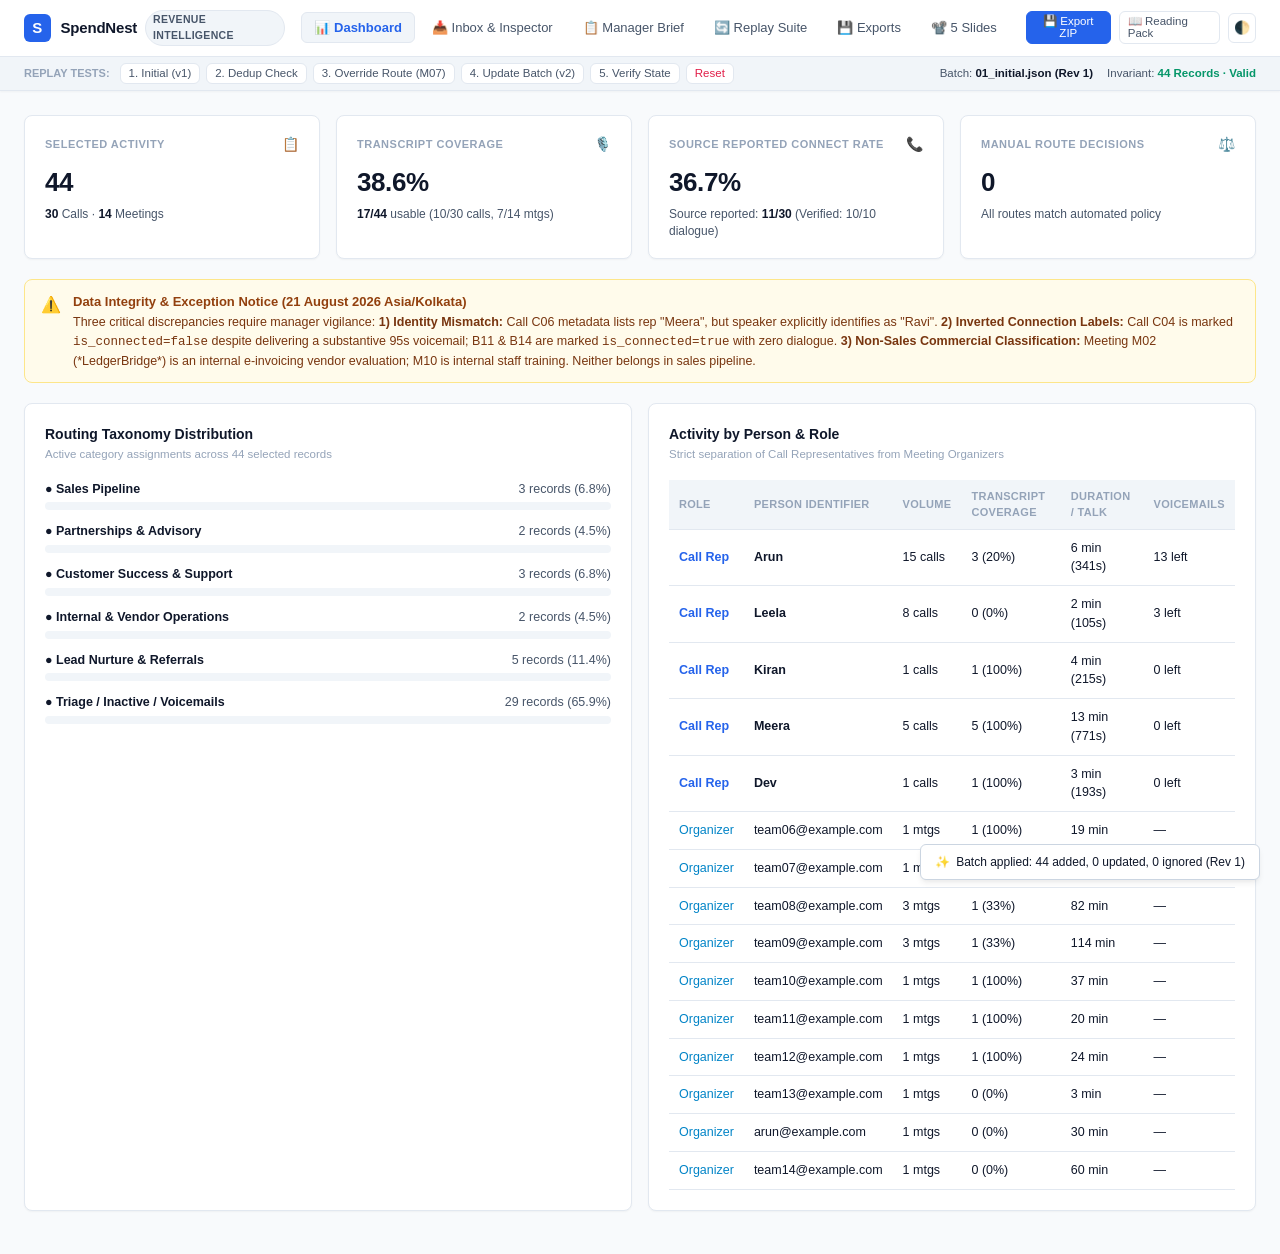
==== index.html @ c02a8d78 "feat: complete SpendNest Revenue Intelligence Inbox with lightweight neat UI, full replay contract, " ====
<!DOCTYPE html>
<html lang="en" data-theme="light">
<head>
  <meta charset="utf-8">
  <meta name="viewport" content="width=device-width, initial-scale=1">
  <title>SpendNest — Revenue Intelligence Inbox</title>
  <meta name="description" content="Lightweight executive workspace transforming fragmented calls, meeting transcripts, and automated notes into actionable revenue intelligence.">
  <link rel="icon" href="data:image/svg+xml,<svg xmlns='http://www.w3.org/2000/svg' viewBox='0 0 100 100'><rect width='100' height='100' rx='20' fill='%232563eb'/><text y='70' x='20' font-size='60' fill='white' font-weight='bold'>S</text></svg>">
  <link rel="stylesheet" href="style.css">
</head>
<body>

  <!-- Top Navigation & Brand Header -->
  <header class="app-header">
    <div class="header-top">
      <div class="brand-section">
        <div class="brand-logo">S</div>
        <div class="brand-title">
          SpendNest
          <span class="brand-tag">Revenue Intelligence</span>
        </div>
      </div>

      <!-- Main Navigation Tabs in Header -->
      <nav class="app-nav">
        <button class="nav-tab active" id="tab-btn-dashboard" data-tab="dashboard" onclick="window.switchTab('dashboard')">
          📊 Dashboard
        </button>
        <button class="nav-tab" id="tab-btn-inbox" data-tab="inbox" onclick="window.switchTab('inbox')">
          📥 Inbox &amp; Inspector
        </button>
        <button class="nav-tab" id="tab-btn-brief" data-tab="brief" onclick="window.switchTab('brief')">
          📋 Manager Brief
        </button>
        <button class="nav-tab" id="tab-btn-replay" data-tab="replay" onclick="window.switchTab('replay')">
          🔄 Replay Suite
        </button>
        <button class="nav-tab" id="tab-btn-export" data-tab="export" onclick="window.switchTab('export')">
          💾 Exports
        </button>
        <button class="nav-tab" id="tab-btn-slides" data-tab="slides" onclick="window.switchTab('slides')">
          📽️ 5 Slides
        </button>
      </nav>

      <div class="header-actions">
        <button class="btn btn-primary btn-sm" onclick="window.downloadExportZip()" title="Download complete organized export bundle">
          💾 Export ZIP
        </button>
        <a href="reader.html" class="btn btn-secondary btn-sm" target="_blank" title="View original candidate assignment reading pack">
          📖 Reading Pack
        </a>
        <button class="btn-icon" onclick="window.toggleTheme()" title="Toggle Dark/Light theme" aria-label="Toggle Theme">
          🌓
        </button>
      </div>
    </div>

    <!-- Contract Replay Interactive Sub-bar -->
    <div class="replay-quickbar">
      <div class="replay-step-btns">
        <span class="replay-step-label">Replay Tests:</span>
        <button class="btn btn-secondary btn-sm" onclick="window.runReplayStep(1)" title="Load 01_initial.json">
          1. Initial (v1)
        </button>
        <button class="btn btn-secondary btn-sm" onclick="window.runReplayStep(2)" title="Repeat import in shuffled order">
          2. Dedup Check
        </button>
        <button class="btn btn-secondary btn-sm" onclick="window.runReplayStep(3)" title="Change M07 route to test judgment preservation">
          3. Override Route (M07)
        </button>
        <button class="btn btn-secondary btn-sm" onclick="window.runReplayStep(4)" title="Apply 02_update.json late transcript">
          4. Update Batch (v2)
        </button>
        <button class="btn btn-secondary btn-sm" onclick="window.runReplayStep(5)" title="Simulate reload to verify persistence">
          5. Verify State
        </button>
        <button class="btn btn-secondary btn-sm" style="color:var(--accent-rose);" onclick="window.runReplayStep(0)" title="Reset to clean start">
          Reset
        </button>
      </div>
      <div class="replay-indicator">
        <span>Batch: <strong id="quickbar-batch">01_initial.json (Rev 1)</strong></span>
        <span>Invariant: <strong style="color:var(--accent-emerald);">44 Records · Valid</strong></span>
      </div>
    </div>
  </header>

  <!-- Main Container -->
  <main class="app-main">

    <!-- TAB 1: EXECUTIVE DASHBOARD -->
    <section id="tab-dashboard" class="tab-pane active">
      <!-- KPI Metric Cards Grid -->
      <div class="kpi-grid">
        <div class="kpi-card">
          <div class="kpi-card-header">
            <span class="kpi-title">Selected Activity</span>
            <div class="kpi-icon">📋</div>
          </div>
          <div class="kpi-value" id="kpi-total-records">44</div>
          <div class="kpi-subtext" id="kpi-total-records-sub"><strong>30</strong> Calls · <strong>14</strong> Meetings</div>
        </div>

        <div class="kpi-card">
          <div class="kpi-card-header">
            <span class="kpi-title">Transcript Coverage</span>
            <div class="kpi-icon">🎙️</div>
          </div>
          <div class="kpi-value" id="kpi-coverage">38.6%</div>
          <div class="kpi-subtext" id="kpi-coverage-sub"><strong>17/44</strong> usable (10/30 calls, 7/14 mtgs)</div>
        </div>

        <div class="kpi-card">
          <div class="kpi-card-header">
            <span class="kpi-title">Source Reported Connect Rate</span>
            <div class="kpi-icon">📞</div>
          </div>
          <div class="kpi-value" id="kpi-connect-rate">36.7%</div>
          <div class="kpi-subtext" id="kpi-connect-rate-sub">Source reported: <strong>11/30</strong> (Verified: 10/10)</div>
        </div>

        <div class="kpi-card">
          <div class="kpi-card-header">
            <span class="kpi-title">Manual Route Decisions</span>
            <div class="kpi-icon">⚖️</div>
          </div>
          <div class="kpi-value" id="kpi-overrides">0</div>
          <div class="kpi-subtext" id="kpi-overrides-sub">All routes match automated policy</div>
        </div>
      </div>

      <!-- Critical Findings Alert Banner -->
      <div class="alert-banner">
        <div class="alert-banner-icon">⚠️</div>
        <div class="alert-banner-content">
          <h4>Data Integrity &amp; Exception Notice (21 August 2026 Asia/Kolkata)</h4>
          <p>
            Three critical discrepancies require manager vigilance:
            <strong>1) Identity Mismatch:</strong> Call C06 metadata lists rep "Meera", but speaker explicitly identifies as "Ravi".
            <strong>2) Inverted Connection Labels:</strong> Call C04 is marked <code>is_connected=false</code> despite delivering a substantive 95s voicemail; B11 &amp; B14 are marked <code>is_connected=true</code> with zero dialogue.
            <strong>3) Non-Sales Commercial Classification:</strong> Meeting M02 (*LedgerBridge*) is an internal e-invoicing vendor evaluation; M10 is internal staff training. Neither belongs in sales pipeline.
          </p>
        </div>
      </div>

      <!-- Charts & Comparative Matrix Grid -->
      <div class="charts-grid">
        <!-- Route Distribution -->
        <div class="card">
          <div class="card-header">
            <div>
              <h3>Routing Taxonomy Distribution</h3>
              <div class="card-subtitle">Active category assignments across 44 selected records</div>
            </div>
          </div>
          <div id="route-breakdown-bars"></div>
        </div>

        <!-- Activity by Rep vs Organizer -->
        <div class="card">
          <div class="card-header">
            <div>
              <h3>Activity by Person &amp; Role</h3>
              <div class="card-subtitle">Strict separation of Call Representatives from Meeting Organizers</div>
            </div>
          </div>
          <div style="overflow-x:auto;">
            <table class="data-table">
              <thead>
                <tr>
                  <th>Role</th>
                  <th>Person Identifier</th>
                  <th>Volume</th>
                  <th>Transcript Coverage</th>
                  <th>Duration / Talk</th>
                  <th>Voicemails</th>
                </tr>
              </thead>
              <tbody id="matrix-table-body"></tbody>
            </table>
          </div>
        </div>
      </div>
    </section>

    <!-- TAB 2: INBOX & DEEP INSPECTOR -->
    <section id="tab-inbox" class="tab-pane">
      <div class="inbox-container">
        <!-- Left: Master Record List -->
        <div class="inbox-master">
          <div class="inbox-controls">
            <div class="search-box">
              <span class="search-icon">🔍</span>
              <input type="text" id="inbox-search" class="search-input" placeholder="Search by ref, title, rep, quote, turn...">
            </div>
            <div class="filter-row">
              <select id="filter-route" class="filter-select">
                <option value="all">All Routes (6 Categories)</option>
                <option value="sales_pipeline">Sales Pipeline</option>
                <option value="partnerships_advisory">Partnerships &amp; Advisory</option>
                <option value="customer_success">Customer Success</option>
                <option value="internal_vendor">Internal &amp; Vendor Ops</option>
                <option value="lead_nurture">Lead Nurture</option>
                <option value="triage_inactive">Triage / Inactive</option>
              </select>

              <select id="filter-type" class="filter-select">
                <option value="all">All Types</option>
                <option value="call">Calls Only (30)</option>
                <option value="meeting">Meetings Only (14)</option>
              </select>
            </div>
            <div class="filter-row" style="margin-top:8px;">
              <select id="filter-person" class="filter-select"></select>
              <select id="filter-review" class="filter-select">
                <option value="all">All States</option>
                <option value="action_needed">Action Needed</option>
                <option value="reviewed">Reviewed</option>
                <option value="unusable">Silent / Unusable</option>
              </select>
            </div>
            <div style="display:flex; justify-content:space-between; align-items:center; margin-top:10px; font-size:11.5px; color:var(--text-dim);">
              <span>Showing: <strong id="inbox-filtered-count">44 of 44</strong></span>
              <span>Sorted by Logical Reference</span>
            </div>
          </div>

          <ul id="inbox-record-list" class="inbox-list"></ul>
        </div>

        <!-- Right: Detail Inspector -->
        <div class="inbox-detail">
          <div class="detail-header">
            <div class="detail-title-row">
              <div>
                <h2 id="detail-title" class="detail-title">Select an interaction</h2>
                <div style="margin-top:6px; display:flex; gap:8px; align-items:center;">
                  <span id="detail-route-badge" class="route-badge route-sales_pipeline">Sales Pipeline</span>
                  <span class="tag-pill" id="detail-freshness-pill">Current Revision</span>
                </div>
              </div>
              <div class="detail-actions">
                <select id="route-override-select" class="filter-select" onchange="window.handleRouteOverride(this.value)">
                  <option value="sales_pipeline">Sales Pipeline</option>
                  <option value="partnerships_advisory">Partnerships &amp; Advisory</option>
                  <option value="customer_success">Customer Success</option>
                  <option value="internal_vendor">Internal &amp; Vendor Ops</option>
                  <option value="lead_nurture">Lead Nurture</option>
                  <option value="triage_inactive">Triage / Inactive</option>
                </select>
                <button id="reset-route-btn" class="btn btn-secondary btn-sm" onclick="window.resetRouteOverride()" style="display:none;" title="Reset route to automated suggestion">
                  ↺ Reset
                </button>
              </div>
            </div>

            <div class="detail-meta-grid">
              <div class="meta-field">
                <strong>Record Ref</strong>
                <span id="meta-ref">—</span>
              </div>
              <div class="meta-field">
                <strong>Source &amp; Rev</strong>
                <span id="meta-type">—</span>
              </div>
              <div class="meta-field">
                <strong>Rep / Organizer</strong>
                <span id="meta-rep">—</span>
              </div>
              <div class="meta-field">
                <strong>Time (Kolkata)</strong>
                <span id="meta-time">—</span>
              </div>
              <div class="meta-field">
                <strong>Duration</strong>
                <span id="meta-duration">—</span>
              </div>
              <div class="meta-field">
                <strong>Upstream Status</strong>
                <span id="meta-connected">—</span>
              </div>
            </div>
          </div>

          <!-- Detail Navigation Sub-tabs -->
          <div class="detail-nav">
            <div class="detail-tab active" data-detail-tab="analysis" onclick="window.switchDetailTab('analysis')">
              🧠 Intelligence &amp; Analysis
            </div>
            <div class="detail-tab" data-detail-tab="transcript" onclick="window.switchDetailTab('transcript')">
              📜 Full Transcript
            </div>
            <div class="detail-tab" data-detail-tab="raw" onclick="window.switchDetailTab('raw')">
              ⚙️ Raw Source Payload
            </div>
          </div>

          <!-- Detail Body Panes -->
          <div class="detail-body">
            <div id="detail-tab-analysis" class="detail-pane" style="display:block;"></div>
            <div id="detail-tab-transcript" class="detail-pane" style="display:none;"></div>
            <div id="detail-tab-raw" class="detail-pane" style="display:none;"></div>
          </div>
        </div>
      </div>
    </section>

    <!-- TAB 3: MANAGER DAILY BRIEF -->
    <section id="tab-brief" class="tab-pane">
      <div class="brief-container" id="brief-content"></div>
    </section>

    <!-- TAB 4: REPLAY SUITE & AUDIT -->
    <section id="tab-replay" class="tab-pane">
      <div style="max-width:1100px; margin:0 auto;">
        <div class="card" style="margin-bottom:24px;">
          <div class="card-header">
            <div>
              <h3>Data Contract Replay Verification Bench</h3>
              <div class="card-subtitle">Formal behavioral verification of import, deduplication, revision ordering, and judgment preservation rules</div>
            </div>
            <button class="btn btn-secondary btn-sm" onclick="window.runReplayStep(0)">
              Clean Reset Slate
            </button>
          </div>

          <p style="font-size:13.5px; color:var(--text-muted); margin-bottom:18px;">
            The table below verifies the invariants defined in <code>DATA_CONTRACT.md</code> across delivery batches:
          </p>

          <table class="data-table">
            <thead>
              <tr>
                <th>Test Invariant</th>
                <th>Contract Specification</th>
                <th>Observed Application State</th>
                <th>Verification</th>
              </tr>
            </thead>
            <tbody id="audit-table-body"></tbody>
          </table>
        </div>

        <div class="card">
          <div class="card-header">
            <h3>Interactive Replay Step Walkthrough</h3>
          </div>
          <div style="display:grid; grid-template-columns:repeat(auto-fit, minmax(200px, 1fr)); gap:12px;">
            <div style="padding:14px; background:var(--bg-surface); border-radius:var(--radius-sm); border:1px solid var(--border-subtle);">
              <strong style="color:var(--accent-primary);">Step 1: Initial Import</strong>
              <p style="font-size:12px; color:var(--text-muted); margin:6px 0 10px;">Loads <code>01_initial.json</code>. Yields exactly 44 records and 17 usable transcripts.</p>
              <button class="btn btn-primary btn-sm" onclick="window.runReplayStep(1)" style="width:100%;">Execute Step 1</button>
            </div>

            <div style="padding:14px; background:var(--bg-surface); border-radius:var(--radius-sm); border:1px solid var(--border-subtle);">
              <strong style="color:var(--accent-cyan);">Step 2: Re-import Batch</strong>
              <p style="font-size:12px; color:var(--text-muted); margin:6px 0 10px;">Re-imports the initial batch with shuffled record ordering. Validates 0 duplicates.</p>
              <button class="btn btn-primary btn-sm" onclick="window.runReplayStep(2)" style="width:100%;">Execute Step 2</button>
            </div>

            <div style="padding:14px; background:var(--bg-surface); border-radius:var(--radius-sm); border:1px solid var(--border-subtle);">
              <strong style="color:var(--accent-purple);">Step 3: Route Override</strong>
              <p style="font-size:12px; color:var(--text-muted); margin:6px 0 10px;">Manager overrides M07's route to Customer Success. Saves decision in state.</p>
              <button class="btn btn-primary btn-sm" onclick="window.runReplayStep(3)" style="width:100%;">Execute Step 3</button>
            </div>

            <div style="padding:14px; background:var(--bg-surface); border-radius:var(--radius-sm); border:1px solid var(--border-subtle);">
              <strong style="color:var(--accent-amber);">Step 4: Update Batch</strong>
              <p style="font-size:12px; color:var(--text-muted); margin:6px 0 10px;">Imports <code>02_update.json</code> (Rev 2). M07 receives 27 turns. Total usable: 18.</p>
              <button class="btn btn-primary btn-sm" onclick="window.runReplayStep(4)" style="width:100%;">Execute Step 4</button>
            </div>

            <div style="padding:14px; background:var(--bg-surface); border-radius:var(--radius-sm); border:1px solid var(--border-subtle);">
              <strong style="color:var(--accent-emerald);">Step 5: Verify State</strong>
              <p style="font-size:12px; color:var(--text-muted); margin:6px 0 10px;">Simulates page refresh/restart. M07 manual route remains preserved!</p>
              <button class="btn btn-primary btn-sm" onclick="window.runReplayStep(5)" style="width:100%;">Execute Step 5</button>
            </div>
          </div>
        </div>
      </div>
    </section>

    <!-- TAB 5: EXPORT MANIFEST & FILES -->
    <section id="tab-export" class="tab-pane">
      <div style="max-width:1100px; margin:0 auto;">
        <div class="card" style="margin-bottom:24px;">
          <div class="card-header">
            <div>
              <h3>Generated Output Files &amp; Export Archive</h3>
              <div class="card-subtitle">Deterministic, structured outputs with machine-readable manifests</div>
            </div>
            <button class="btn btn-primary" onclick="window.downloadExportZip()">
              💾 Download Complete Export ZIP
            </button>
          </div>

          <div style="display:grid; grid-template-columns:1fr 1fr; gap:20px;">
            <div>
              <h4 style="font-size:13px; text-transform:uppercase; color:var(--accent-cyan); margin-bottom:8px;">Folder &amp; File Hierarchy</h4>
              <pre class="code-block" style="height:320px;">
exports/
├── manifest.json
├── manifest.csv
├── manager_brief_2026-08-21.md
├── sales_pipeline/
│   ├── C03_developer_api_&_webhook_follow_up.md
│   ├── M03_asterloom_systems_corporate_cards_&.md
│   └── M06_mapletrail_services_branch_expense_.md
├── partnerships_advisory/
│   ├── C07_willowbank_advisory_channel_partner.md
│   └── M01_harborpath_advisory___spendnest_dis.md
├── customer_success/
│   ├── M04_cedarwave_distribution_card_migrati.md
│   ├── M07_willowfield_trust_bug_triage_(late_.md
│   └── M09_brookmint_holdings_account_setup_&_.md
├── internal_vendor/
│   ├── M02_ledgerbridge___spendnest_technical_.md
│   └── M10_internal_billing_workflow_&_unfreez.md
├── lead_nurture/
│   ├── C04_lanternpath_media_voicemail.md
│   ├── C05_multi_store_retail_pitch_(storeharb.md
│   ├── C08_people_ops_referral_outreach.md
│   ├── C09_130_location_retail_referral_to_bus.md
│   └── C10_manufacturing_lead___ex_meadowbrick.md
└── triage_inactive/
    ├── C01_harborlight_advisory_outreach.md
    ├── C02_fernhaven_group_reception_transfer.md
    ├── C06_120+_store_retail_outreach_(identit.md
    ├── background_calls_B01_B20.md
    └── silent_cancelled_meetings_M05_M08_M11_M12_M13_M14.md
              </pre>
            </div>

            <div>
              <h4 style="font-size:13px; text-transform:uppercase; color:var(--accent-cyan); margin-bottom:8px;">Manifest Preview (JSON &amp; CSV)</h4>
              <div style="font-size:12px; color:var(--text-muted); margin-bottom:8px;">
                Identifies <code>(source_type, source_id)</code>, applied revision, routes, relative file paths, and override status:
              </div>
              <pre class="code-block" style="height:320px;">
{
  "manifest_version": "1.0",
  "total_records": 44,
  "records": [
    {
      "record_ref": "M03",
      "source_type": "meeting",
      "source_id": "47a3e74a-d68a-5e26-bb42-b91c0e35fbb9",
      "applied_revision": 1,
      "route": "sales_pipeline",
      "output_path": "sales_pipeline/M03_asterloom_systems_corporate_cards_&.md",
      "processing_state": "complete",
      "manual_override": false,
      "has_usable_transcript": true
    },
    {
      "record_ref": "M07",
      "source_type": "meeting",
      "source_id": "4f304fff-fd40-5cfc-a366-0a134c445c2a",
      "applied_revision": 2,
      "route": "customer_success",
      "output_path": "customer_success/M07_willowfield_trust_bug_triage_(late_.md",
      "processing_state": "complete",
      "manual_override": false,
      "has_usable_transcript": true
    }
    // ... 44 total manifest records
  ]
}
              </pre>
            </div>
          </div>
        </div>
      </div>
    </section>

    <!-- TAB 6: 5 PRESENTATION SLIDES -->
    <section id="tab-slides" class="tab-pane">
      <div class="slides-wrapper">
        <div class="slide-viewport">
          <div>
            <span class="slide-number-pill" id="slide-number">Slide 1 of 5</span>
            <h2 class="slide-heading" id="slide-title">Loading Slide...</h2>
            <div class="slide-subheading" id="slide-subtitle">Subheading</div>
            <ul class="slide-bullet-list" id="slide-bullets"></ul>
          </div>

          <div class="slide-controls">
            <button class="btn btn-secondary btn-sm" onclick="window.navigateSlide(-1)">
              ← Previous Slide
            </button>
            <div class="slide-dots" id="slide-dots"></div>
            <button class="btn btn-primary btn-sm" onclick="window.navigateSlide(1)">
              Next Slide →
            </button>
          </div>
        </div>
        <div style="margin-top:14px; text-align:center; font-size:12px; color:var(--text-dim);">
          Tip: You can also use Left/Right Arrow keys on your keyboard to navigate slides.
        </div>
      </div>
    </section>

  </main>

  <!-- Toast Notification Container -->
  <div id="toast-container" class="toast-container"></div>

  <!-- Scripts -->
  <script src="data.js"></script>
  <script src="app.js"></script>
</body>
</html>
---- style.css ----
/* ==========================================================================
   SpendNest Revenue Intelligence Inbox - Lightweight Neat Modern Design System
   Pristine Light Theme Default (Linear/Notion/Stripe Aesthetic)
   ========================================================================== */

:root {
  --font-sans: -apple-system, BlinkMacSystemFont, "Segoe UI", Roboto, "Inter", Helvetica, Arial, sans-serif;
  --font-mono: ui-monospace, SFMono-Regular, "SF Mono", Menlo, Consolas, "Liberation Mono", monospace;

  /* Crisp Light Theme (Default) */
  --bg-primary: #f8fafc;
  --bg-secondary: #ffffff;
  --bg-surface: #f1f5f9;
  --bg-surface-hover: #e2e8f0;
  --bg-card: #ffffff;

  --border-subtle: #e2e8f0;
  --border-medium: #cbd5e1;
  --border-strong: #94a3b8;

  --text-main: #0f172a;
  --text-muted: #475569;
  --text-dim: #94a3b8;

  --accent-primary: #2563eb;
  --accent-primary-hover: #1d4ed8;
  --accent-primary-light: #eff6ff;

  --accent-cyan: #0284c7;
  --accent-emerald: #059669;
  --accent-amber: #d97706;
  --accent-rose: #e11d48;
  --accent-purple: #7c3aed;

  /* Route Badges (Subtle, Clean Pastels) */
  --route-sales-text: #047857;
  --route-sales-bg: #ecfdf5;
  --route-sales-border: #a7f3d0;

  --route-partner-text: #6d28d9;
  --route-partner-bg: #f5f3ff;
  --route-partner-border: #ddd6fe;

  --route-cs-text: #0369a1;
  --route-cs-bg: #f0f9ff;
  --route-cs-border: #bae6fd;

  --route-vendor-text: #b45309;
  --route-vendor-bg: #fffbeb;
  --route-vendor-border: #fde68a;

  --route-lead-text: #1d4ed8;
  --route-lead-bg: #eff6ff;
  --route-lead-border: #bfdbfe;

  --route-triage-text: #4b5563;
  --route-triage-bg: #f3f4f6;
  --route-triage-border: #e5e7eb;

  --shadow-xs: 0 1px 2px 0 rgba(0, 0, 0, 0.04);
  --shadow-sm: 0 1px 3px 0 rgba(0, 0, 0, 0.06), 0 1px 2px 0 rgba(0, 0, 0, 0.04);
  --shadow-md: 0 4px 6px -1px rgba(0, 0, 0, 0.07), 0 2px 4px -1px rgba(0, 0, 0, 0.04);
  --shadow-lg: 0 10px 15px -3px rgba(0, 0, 0, 0.08), 0 4px 6px -2px rgba(0, 0, 0, 0.03);

  --radius-xs: 4px;
  --radius-sm: 6px;
  --radius-md: 8px;
  --radius-lg: 12px;
  --radius-full: 9999px;
  --transition: all 0.15s ease-in-out;
}

/* Polished Minimal Dark Theme */
[data-theme="dark"] {
  --bg-primary: #090d16;
  --bg-secondary: #0f172a;
  --bg-surface: #1e293b;
  --bg-surface-hover: #334155;
  --bg-card: #0f172a;

  --border-subtle: #1e293b;
  --border-medium: #334155;
  --border-strong: #475569;

  --text-main: #f8fafc;
  --text-muted: #94a3b8;
  --text-dim: #64748b;

  --accent-primary: #3b82f6;
  --accent-primary-hover: #60a5fa;
  --accent-primary-light: rgba(59, 130, 246, 0.15);

  --route-sales-text: #34d399;
  --route-sales-bg: rgba(16, 185, 129, 0.12);
  --route-sales-border: rgba(16, 185, 129, 0.25);

  --route-partner-text: #a78bfa;
  --route-partner-bg: rgba(139, 92, 246, 0.12);
  --route-partner-border: rgba(139, 92, 246, 0.25);

  --route-cs-text: #38bdf8;
  --route-cs-bg: rgba(6, 182, 212, 0.12);
  --route-cs-border: rgba(6, 182, 212, 0.25);

  --route-vendor-text: #fbbf24;
  --route-vendor-bg: rgba(245, 158, 11, 0.12);
  --route-vendor-border: rgba(245, 158, 11, 0.25);

  --route-lead-text: #60a5fa;
  --route-lead-bg: rgba(59, 130, 246, 0.12);
  --route-lead-border: rgba(59, 130, 246, 0.25);

  --route-triage-text: #9ca3af;
  --route-triage-bg: rgba(107, 114, 128, 0.12);
  --route-triage-border: rgba(107, 114, 128, 0.25);

  --shadow-xs: 0 1px 2px 0 rgba(0, 0, 0, 0.3);
  --shadow-sm: 0 1px 3px 0 rgba(0, 0, 0, 0.4);
  --shadow-md: 0 4px 6px -1px rgba(0, 0, 0, 0.5);
}

/* Base Styles */
*, *::before, *::after {
  box-sizing: border-box;
  margin: 0;
  padding: 0;
}

body {
  font-family: var(--font-sans);
  background-color: var(--bg-primary);
  color: var(--text-main);
  line-height: 1.5;
  min-height: 100vh;
  display: flex;
  flex-direction: column;
  -webkit-font-smoothing: antialiased;
}

/* Header & Navigation Bar (Single Sleek Navigation Architecture) */
.app-header {
  background: var(--bg-secondary);
  border-bottom: 1px solid var(--border-subtle);
  position: sticky;
  top: 0;
  z-index: 100;
  box-shadow: var(--shadow-xs);
}

.header-top {
  padding: 10px 24px;
  display: flex;
  align-items: center;
  justify-content: space-between;
  gap: 16px;
}

.brand-section {
  display: flex;
  align-items: center;
  gap: 10px;
}

.brand-logo {
  width: 28px;
  height: 28px;
  background: var(--accent-primary);
  border-radius: var(--radius-sm);
  display: flex;
  align-items: center;
  justify-content: center;
  color: #ffffff;
  font-weight: 700;
  font-size: 15px;
}

.brand-title {
  font-size: 15px;
  font-weight: 700;
  letter-spacing: -0.2px;
  color: var(--text-main);
  display: flex;
  align-items: center;
  gap: 8px;
}

.brand-tag {
  font-size: 10.5px;
  background: var(--bg-surface);
  color: var(--text-muted);
  border: 1px solid var(--border-subtle);
  padding: 1px 7px;
  border-radius: var(--radius-full);
  font-weight: 600;
  letter-spacing: 0.3px;
  text-transform: uppercase;
}

/* Center Tabs */
.app-nav {
  display: flex;
  gap: 4px;
}

.nav-tab {
  padding: 7px 12px;
  color: var(--text-muted);
  font-size: 13px;
  font-weight: 500;
  border: 1px solid transparent;
  background: none;
  border-radius: var(--radius-sm);
  cursor: pointer;
  transition: var(--transition);
  display: inline-flex;
  align-items: center;
  gap: 6px;
  white-space: nowrap;
  font-family: inherit;
}

.nav-tab:hover {
  background: var(--bg-surface);
  color: var(--text-main);
}

.nav-tab.active {
  background: var(--bg-surface);
  color: var(--accent-primary);
  font-weight: 600;
  border-color: var(--border-subtle);
}

.header-actions {
  display: flex;
  align-items: center;
  gap: 8px;
}

/* Secondary Slim Action / Replay Bar */
.replay-quickbar {
  background: var(--bg-surface);
  border-top: 1px solid var(--border-subtle);
  padding: 6px 24px;
  display: flex;
  align-items: center;
  justify-content: space-between;
  font-size: 12px;
}

.replay-step-btns {
  display: flex;
  align-items: center;
  gap: 6px;
  flex-wrap: wrap;
}

.replay-step-label {
  font-size: 11px;
  font-weight: 600;
  color: var(--text-dim);
  text-transform: uppercase;
  margin-right: 4px;
}

.replay-indicator {
  display: flex;
  align-items: center;
  gap: 14px;
  color: var(--text-muted);
  font-size: 11.5px;
}

.replay-indicator strong {
  color: var(--text-main);
}

/* Clean Buttons */
.btn {
  display: inline-flex;
  align-items: center;
  gap: 5px;
  padding: 6px 12px;
  font-size: 12.5px;
  font-weight: 500;
  border-radius: var(--radius-sm);
  cursor: pointer;
  transition: var(--transition);
  border: 1px solid transparent;
  text-decoration: none;
  font-family: inherit;
  line-height: 1;
}

.btn-primary {
  background: var(--accent-primary);
  color: #ffffff;
  border-color: var(--accent-primary);
}

.btn-primary:hover {
  background: var(--accent-primary-hover);
  border-color: var(--accent-primary-hover);
}

.btn-secondary {
  background: var(--bg-secondary);
  color: var(--text-muted);
  border-color: var(--border-subtle);
}

.btn-secondary:hover {
  background: var(--bg-surface-hover);
  color: var(--text-main);
  border-color: var(--border-medium);
}

.btn-sm {
  padding: 4px 8px;
  font-size: 11.5px;
}

.btn-icon {
  width: 30px;
  height: 30px;
  padding: 0;
  display: inline-flex;
  align-items: center;
  justify-content: center;
  border-radius: var(--radius-sm);
  background: var(--bg-secondary);
  color: var(--text-muted);
  border: 1px solid var(--border-subtle);
  cursor: pointer;
  font-size: 13px;
}

.btn-icon:hover {
  background: var(--bg-surface);
  color: var(--text-main);
  border-color: var(--border-medium);
}

/* Main Content Canvas */
.app-main {
  flex: 1;
  padding: 24px;
  max-width: 1440px;
  width: 100%;
  margin: 0 auto;
}

.tab-pane {
  display: none;
}

.tab-pane.active {
  display: block;
}

/* KPI Cards */
.kpi-grid {
  display: grid;
  grid-template-columns: repeat(auto-fit, minmax(230px, 1fr));
  gap: 16px;
  margin-bottom: 20px;
}

.kpi-card {
  background: var(--bg-card);
  border: 1px solid var(--border-subtle);
  border-radius: var(--radius-md);
  padding: 18px 20px;
  box-shadow: var(--shadow-xs);
  transition: var(--transition);
}

.kpi-card:hover {
  border-color: var(--border-medium);
  box-shadow: var(--shadow-sm);
}

.kpi-card-header {
  display: flex;
  align-items: center;
  justify-content: space-between;
  margin-bottom: 8px;
}

.kpi-title {
  font-size: 11px;
  font-weight: 600;
  color: var(--text-dim);
  text-transform: uppercase;
  letter-spacing: 0.5px;
}

.kpi-icon {
  font-size: 14px;
  color: var(--text-muted);
}

.kpi-value {
  font-size: 26px;
  font-weight: 700;
  color: var(--text-main);
  letter-spacing: -0.4px;
  margin-bottom: 4px;
}

.kpi-subtext {
  font-size: 12px;
  color: var(--text-muted);
  line-height: 1.4;
}

.kpi-subtext strong {
  color: var(--text-main);
  font-weight: 600;
}

/* Neat Exception Banner */
.alert-banner {
  background: #fffbeb;
  border: 1px solid #fde68a;
  border-radius: var(--radius-md);
  padding: 12px 16px;
  margin-bottom: 20px;
  display: flex;
  align-items: flex-start;
  gap: 12px;
}

[data-theme="dark"] .alert-banner {
  background: rgba(245, 158, 11, 0.08);
  border-color: rgba(245, 158, 11, 0.2);
}

.alert-banner-icon {
  font-size: 16px;
  margin-top: 1px;
  color: var(--accent-amber);
}

.alert-banner-content h4 {
  font-size: 13px;
  font-weight: 600;
  color: #92400e;
  margin-bottom: 2px;
}

[data-theme="dark"] .alert-banner-content h4 {
  color: var(--accent-amber);
}

.alert-banner-content p {
  font-size: 12.5px;
  color: #78350f;
  line-height: 1.5;
}

[data-theme="dark"] .alert-banner-content p {
  color: var(--text-muted);
}

/* Charts & Matrix Grid */
.charts-grid {
  display: grid;
  grid-template-columns: 1fr 1fr;
  gap: 16px;
  margin-bottom: 20px;
}

@media (max-width: 1024px) {
  .charts-grid {
    grid-template-columns: 1fr;
  }
}

.card {
  background: var(--bg-card);
  border: 1px solid var(--border-subtle);
  border-radius: var(--radius-md);
  padding: 20px;
  box-shadow: var(--shadow-xs);
}

.card-header {
  display: flex;
  align-items: center;
  justify-content: space-between;
  margin-bottom: 16px;
}

.card-header h3 {
  font-size: 14px;
  font-weight: 600;
  color: var(--text-main);
}

.card-header .card-subtitle {
  font-size: 11.5px;
  color: var(--text-dim);
  margin-top: 1px;
}

/* Data Table */
.data-table {
  width: 100%;
  border-collapse: collapse;
  font-size: 12.5px;
}

.data-table th {
  text-align: left;
  padding: 8px 10px;
  font-size: 11px;
  font-weight: 600;
  text-transform: uppercase;
  color: var(--text-dim);
  border-bottom: 1px solid var(--border-subtle);
  background: var(--bg-surface);
  letter-spacing: 0.3px;
}

.data-table td {
  padding: 9px 10px;
  border-bottom: 1px solid var(--border-subtle);
  color: var(--text-main);
  vertical-align: middle;
}

.data-table tr:hover td {
  background: var(--bg-surface);
}

/* Neat Route Badges */
.route-badge {
  display: inline-flex;
  align-items: center;
  gap: 4px;
  padding: 2px 8px;
  border-radius: var(--radius-sm);
  font-size: 11px;
  font-weight: 600;
  line-height: 1.3;
}

.route-sales_pipeline { background: var(--route-sales-bg); color: var(--route-sales-text); border: 1px solid var(--route-sales-border); }
.route-partnerships_advisory { background: var(--route-partner-bg); color: var(--route-partner-text); border: 1px solid var(--route-partner-border); }
.route-customer_success { background: var(--route-cs-bg); color: var(--route-cs-text); border: 1px solid var(--route-cs-border); }
.route-internal_vendor { background: var(--route-vendor-bg); color: var(--route-vendor-text); border: 1px solid var(--route-vendor-border); }
.route-lead_nurture { background: var(--route-lead-bg); color: var(--route-lead-text); border: 1px solid var(--route-lead-border); }
.route-triage_inactive { background: var(--route-triage-bg); color: var(--route-triage-text); border: 1px solid var(--route-triage-border); }

.tag-pill {
  display: inline-block;
  padding: 2px 6px;
  border-radius: var(--radius-xs);
  font-size: 11px;
  background: var(--bg-surface);
  color: var(--text-muted);
  border: 1px solid var(--border-subtle);
}

/* Master-Detail Split Pane Inbox */
.inbox-container {
  display: grid;
  grid-template-columns: 420px 1fr;
  gap: 16px;
  height: calc(100vh - 150px);
  min-height: 600px;
}

@media (max-width: 1024px) {
  .inbox-container {
    grid-template-columns: 1fr;
    height: auto;
  }
}

/* Left Pane: Record Master List */
.inbox-master {
  background: var(--bg-card);
  border: 1px solid var(--border-subtle);
  border-radius: var(--radius-md);
  display: flex;
  flex-direction: column;
  overflow: hidden;
  box-shadow: var(--shadow-xs);
}

.inbox-controls {
  padding: 12px;
  border-bottom: 1px solid var(--border-subtle);
  background: var(--bg-secondary);
}

.search-box {
  position: relative;
  margin-bottom: 8px;
}

.search-input {
  width: 100%;
  padding: 7px 10px 7px 30px;
  background: var(--bg-primary);
  border: 1px solid var(--border-subtle);
  border-radius: var(--radius-sm);
  color: var(--text-main);
  font-size: 12.5px;
  font-family: inherit;
  outline: none;
  transition: var(--transition);
}

.search-input:focus {
  border-color: var(--accent-primary);
  background: var(--bg-secondary);
}

.search-icon {
  position: absolute;
  left: 9px;
  top: 50%;
  transform: translateY(-50%);
  color: var(--text-dim);
  font-size: 12px;
  pointer-events: none;
}

.filter-row {
  display: flex;
  gap: 6px;
}

.filter-select {
  padding: 5px 8px;
  background: var(--bg-primary);
  border: 1px solid var(--border-subtle);
  border-radius: var(--radius-sm);
  color: var(--text-muted);
  font-size: 11.5px;
  font-family: inherit;
  outline: none;
  cursor: pointer;
  flex: 1;
}

.filter-select:focus {
  border-color: var(--accent-primary);
}

.inbox-list {
  flex: 1;
  overflow-y: auto;
  list-style: none;
}

.inbox-item {
  padding: 11px 14px;
  border-bottom: 1px solid var(--border-subtle);
  cursor: pointer;
  transition: var(--transition);
  background: var(--bg-card);
}

.inbox-item:hover {
  background: var(--bg-surface);
}

.inbox-item.active {
  background: var(--accent-primary-light);
  border-left: 3px solid var(--accent-primary);
}

.item-top {
  display: flex;
  align-items: center;
  justify-content: space-between;
  margin-bottom: 4px;
}

.item-ref {
  font-family: var(--font-mono);
  font-weight: 700;
  font-size: 11px;
  color: var(--text-main);
}

.item-title {
  font-size: 13px;
  font-weight: 600;
  color: var(--text-main);
  margin-bottom: 3px;
  white-space: nowrap;
  overflow: hidden;
  text-overflow: ellipsis;
}

.item-meta {
  display: flex;
  align-items: center;
  justify-content: space-between;
  font-size: 11px;
  color: var(--text-dim);
}

/* Right Pane: Inspector Detail View */
.inbox-detail {
  background: var(--bg-card);
  border: 1px solid var(--border-subtle);
  border-radius: var(--radius-md);
  display: flex;
  flex-direction: column;
  overflow: hidden;
  box-shadow: var(--shadow-xs);
}

.detail-header {
  padding: 16px 20px;
  border-bottom: 1px solid var(--border-subtle);
  background: var(--bg-secondary);
}

.detail-title-row {
  display: flex;
  align-items: flex-start;
  justify-content: space-between;
  gap: 12px;
  margin-bottom: 8px;
}

.detail-title {
  font-size: 16px;
  font-weight: 700;
  color: var(--text-main);
}

.detail-actions {
  display: flex;
  align-items: center;
  gap: 6px;
}

.detail-meta-grid {
  display: grid;
  grid-template-columns: repeat(auto-fit, minmax(110px, 1fr));
  gap: 10px;
  font-size: 11.5px;
  color: var(--text-muted);
}

.meta-field strong {
  display: block;
  font-size: 10px;
  text-transform: uppercase;
  color: var(--text-dim);
  margin-bottom: 1px;
  letter-spacing: 0.3px;
}

.detail-nav {
  display: flex;
  background: var(--bg-surface);
  border-bottom: 1px solid var(--border-subtle);
  padding: 0 16px;
  gap: 12px;
}

.detail-tab {
  padding: 8px 4px;
  font-size: 12px;
  font-weight: 500;
  color: var(--text-muted);
  border-bottom: 2px solid transparent;
  cursor: pointer;
  transition: var(--transition);
}

.detail-tab:hover {
  color: var(--text-main);
}

.detail-tab.active {
  color: var(--accent-primary);
  border-bottom-color: var(--accent-primary);
  font-weight: 600;
}

.detail-body {
  flex: 1;
  overflow-y: auto;
  padding: 18px 20px;
  background: var(--bg-card);
}

/* Analysis Boxes (Clean & Crisp) */
.analysis-section {
  margin-bottom: 16px;
}

.analysis-section-title {
  font-size: 11px;
  font-weight: 700;
  text-transform: uppercase;
  letter-spacing: 0.5px;
  color: var(--text-dim);
  margin-bottom: 6px;
}

.analysis-box {
  background: var(--bg-primary);
  border: 1px solid var(--border-subtle);
  border-radius: var(--radius-sm);
  padding: 12px 14px;
  font-size: 13px;
  line-height: 1.6;
  color: var(--text-main);
}

.citation-box {
  background: var(--route-lead-bg);
  border-left: 3px solid var(--accent-primary);
  padding: 10px 14px;
  border-radius: 0 var(--radius-sm) var(--radius-sm) 0;
  font-size: 12.5px;
  font-style: italic;
  margin: 8px 0;
  color: var(--text-main);
}

.citation-ref {
  display: block;
  font-size: 11px;
  font-style: normal;
  font-weight: 600;
  color: var(--accent-primary);
  margin-top: 4px;
}

.uncertainty-box {
  background: var(--route-vendor-bg);
  border-left: 3px solid var(--accent-amber);
  padding: 10px 14px;
  border-radius: 0 var(--radius-sm) var(--radius-sm) 0;
  font-size: 12.5px;
  margin: 8px 0;
  color: var(--text-main);
}

/* Transcript Reader */
.transcript-flow {
  display: flex;
  flex-direction: column;
  gap: 10px;
}

.transcript-turn {
  padding: 10px 12px;
  border-radius: var(--radius-sm);
  background: var(--bg-primary);
  border: 1px solid var(--border-subtle);
}

.turn-header {
  display: flex;
  align-items: center;
  justify-content: space-between;
  margin-bottom: 4px;
  font-size: 11px;
}

.turn-speaker {
  font-weight: 600;
  color: var(--accent-primary);
}

.turn-time {
  font-family: var(--font-mono);
  color: var(--text-dim);
}

.turn-text {
  font-size: 12.5px;
  line-height: 1.6;
}

/* Raw Code Inspector */
.code-block {
  background: var(--bg-primary);
  border: 1px solid var(--border-subtle);
  border-radius: var(--radius-sm);
  padding: 12px;
  font-family: var(--font-mono);
  font-size: 11.5px;
  line-height: 1.5;
  color: var(--text-main);
  overflow-x: auto;
  white-space: pre-wrap;
}

/* Manager Brief Pane (Notion/Clean Document Style) */
.brief-container {
  background: var(--bg-card);
  border: 1px solid var(--border-subtle);
  border-radius: var(--radius-md);
  padding: 32px 40px;
  max-width: 960px;
  margin: 0 auto;
  line-height: 1.7;
  box-shadow: var(--shadow-xs);
}

.brief-container h1 { font-size: 22px; font-weight: 700; margin-bottom: 8px; color: var(--text-main); }
.brief-container h2 { font-size: 16px; font-weight: 600; color: var(--accent-primary); margin: 24px 0 10px; border-bottom: 1px solid var(--border-subtle); padding-bottom: 4px; }
.brief-container h3 { font-size: 13.5px; font-weight: 600; margin: 14px 0 6px; color: var(--text-main); }
.brief-container p { margin-bottom: 12px; font-size: 13px; color: var(--text-muted); }
.brief-container ul { margin-left: 20px; margin-bottom: 14px; font-size: 13px; color: var(--text-muted); }
.brief-container li { margin-bottom: 4px; }

/* Presentation Slides View (Clean White Card) */
.slides-wrapper {
  max-width: 960px;
  margin: 0 auto;
}

.slide-viewport {
  background: var(--bg-card);
  border: 1px solid var(--border-subtle);
  border-radius: var(--radius-lg);
  padding: 40px;
  min-height: 480px;
  box-shadow: var(--shadow-sm);
  position: relative;
  display: flex;
  flex-direction: column;
  justify-content: space-between;
}

.slide-number-pill {
  font-size: 11px;
  font-weight: 600;
  text-transform: uppercase;
  color: var(--accent-primary);
  background: var(--accent-primary-light);
  padding: 3px 10px;
  border-radius: var(--radius-full);
  display: inline-block;
  margin-bottom: 10px;
}

.slide-heading {
  font-size: 24px;
  font-weight: 700;
  letter-spacing: -0.4px;
  margin-bottom: 4px;
  color: var(--text-main);
}

.slide-subheading {
  font-size: 14px;
  color: var(--text-muted);
  margin-bottom: 24px;
}

.slide-bullet-list {
  list-style: none;
  display: flex;
  flex-direction: column;
  gap: 12px;
  flex: 1;
}

.slide-bullet-item {
  font-size: 13.5px;
  line-height: 1.6;
  position: relative;
  padding-left: 20px;
  color: var(--text-main);
}

.slide-bullet-item::before {
  content: '✦';
  position: absolute;
  left: 0;
  color: var(--accent-primary);
  font-size: 12px;
  top: 1px;
}

.slide-controls {
  margin-top: 24px;
  display: flex;
  align-items: center;
  justify-content: space-between;
  border-top: 1px solid var(--border-subtle);
  padding-top: 16px;
}

.slide-dots {
  display: flex;
  gap: 6px;
}

.slide-dot {
  width: 8px;
  height: 8px;
  border-radius: 50%;
  background: var(--border-medium);
  cursor: pointer;
  transition: var(--transition);
}

.slide-dot.active {
  background: var(--accent-primary);
  width: 22px;
  border-radius: var(--radius-full);
}

/* Toast Notifications */
.toast-container {
  position: fixed;
  bottom: 20px;
  right: 20px;
  z-index: 2000;
  display: flex;
  flex-direction: column;
  gap: 6px;
}

.toast {
  background: var(--bg-card);
  border: 1px solid var(--border-medium);
  padding: 8px 14px;
  border-radius: var(--radius-sm);
  color: var(--text-main);
  font-size: 12px;
  box-shadow: var(--shadow-md);
  display: flex;
  align-items: center;
  gap: 6px;
  animation: slideIn 0.15s ease-out;
}

@keyframes slideIn {
  from { transform: translateX(100%); opacity: 0; }
  to { transform: translateX(0); opacity: 1; }
}
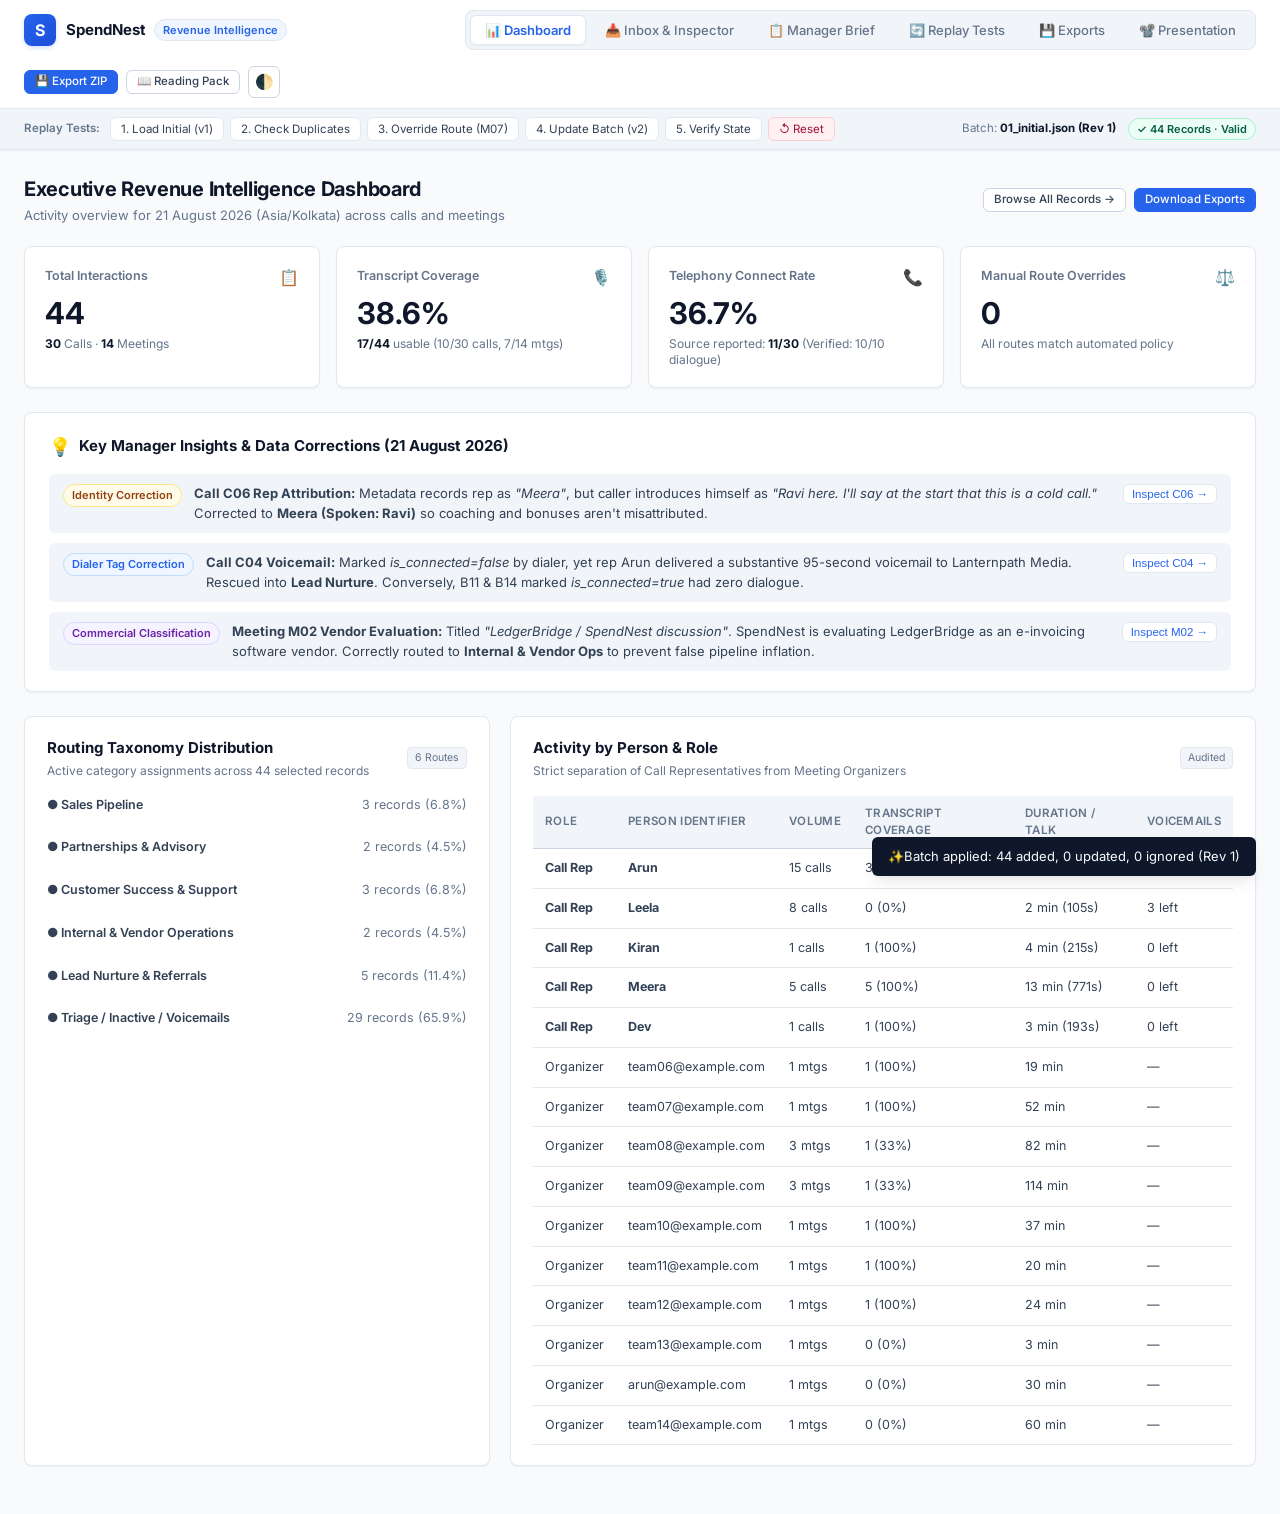
==== commit c9ec3245: "feat: redesign UI for maximum clarity, clean alignment, and intuitive user-friendly layout" ====
--- a/index.html
+++ b/index.html
@@ -4,25 +4,32 @@
   <meta charset="utf-8">
   <meta name="viewport" content="width=device-width, initial-scale=1">
   <title>SpendNest — Revenue Intelligence Inbox</title>
-  <meta name="description" content="Lightweight executive workspace transforming fragmented calls, meeting transcripts, and automated notes into actionable revenue intelligence.">
+  <meta name="description" content="Clean, user-friendly revenue intelligence workspace transforming fragmented calls, meeting transcripts, and notes into actionable insights.">
   <link rel="icon" href="data:image/svg+xml,<svg xmlns='http://www.w3.org/2000/svg' viewBox='0 0 100 100'><rect width='100' height='100' rx='20' fill='%232563eb'/><text y='70' x='20' font-size='60' fill='white' font-weight='bold'>S</text></svg>">
+  
+  <link rel="preconnect" href="https://fonts.googleapis.com">
+  <link rel="preconnect" href="https://fonts.gstatic.com" crossorigin>
+  <link href="https://fonts.googleapis.com/css2?family=Inter:wght@400;500;600;700&family=JetBrains+Mono:wght@400;500;600&display=swap" rel="stylesheet">
+  
   <link rel="stylesheet" href="style.css">
 </head>
 <body>
 
-  <!-- Top Navigation & Brand Header -->
+  <!-- Top Navigation Header -->
   <header class="app-header">
     <div class="header-top">
+      
+      <!-- Brand Section -->
       <div class="brand-section">
-        <div class="brand-logo">S</div>
+        <div class="brand-logo" title="SpendNest Revenue Intelligence">S</div>
         <div class="brand-title">
           SpendNest
           <span class="brand-tag">Revenue Intelligence</span>
         </div>
       </div>
 
-      <!-- Main Navigation Tabs in Header -->
-      <nav class="app-nav">
+      <!-- Main Navigation Tabs -->
+      <nav class="app-nav" aria-label="Main Navigation">
         <button class="nav-tab active" id="tab-btn-dashboard" data-tab="dashboard" onclick="window.switchTab('dashboard')">
           📊 Dashboard
         </button>
@@ -33,16 +40,17 @@
           📋 Manager Brief
         </button>
         <button class="nav-tab" id="tab-btn-replay" data-tab="replay" onclick="window.switchTab('replay')">
-          🔄 Replay Suite
+          🔄 Replay Tests
         </button>
         <button class="nav-tab" id="tab-btn-export" data-tab="export" onclick="window.switchTab('export')">
           💾 Exports
         </button>
         <button class="nav-tab" id="tab-btn-slides" data-tab="slides" onclick="window.switchTab('slides')">
-          📽️ 5 Slides
+          📽️ Presentation
         </button>
       </nav>
 
+      <!-- Action Buttons -->
       <div class="header-actions">
         <button class="btn btn-primary btn-sm" onclick="window.downloadExportZip()" title="Download complete organized export bundle">
           💾 Export ZIP
@@ -54,34 +62,35 @@
           🌓
         </button>
       </div>
+
     </div>
 
-    <!-- Contract Replay Interactive Sub-bar -->
+    <!-- Replay Test Quickbar -->
     <div class="replay-quickbar">
       <div class="replay-step-btns">
         <span class="replay-step-label">Replay Tests:</span>
-        <button class="btn btn-secondary btn-sm" onclick="window.runReplayStep(1)" title="Load 01_initial.json">
-          1. Initial (v1)
-        </button>
-        <button class="btn btn-secondary btn-sm" onclick="window.runReplayStep(2)" title="Repeat import in shuffled order">
-          2. Dedup Check
-        </button>
-        <button class="btn btn-secondary btn-sm" onclick="window.runReplayStep(3)" title="Change M07 route to test judgment preservation">
+        <button class="step-btn" onclick="window.runReplayStep(1)" title="Load 01_initial.json">
+          1. Load Initial (v1)
+        </button>
+        <button class="step-btn" onclick="window.runReplayStep(2)" title="Repeat import in shuffled order to verify 0 duplicates">
+          2. Check Duplicates
+        </button>
+        <button class="step-btn" onclick="window.runReplayStep(3)" title="Change M07 route to test judgment preservation">
           3. Override Route (M07)
         </button>
-        <button class="btn btn-secondary btn-sm" onclick="window.runReplayStep(4)" title="Apply 02_update.json late transcript">
+        <button class="step-btn" onclick="window.runReplayStep(4)" title="Apply 02_update.json late transcript">
           4. Update Batch (v2)
         </button>
-        <button class="btn btn-secondary btn-sm" onclick="window.runReplayStep(5)" title="Simulate reload to verify persistence">
+        <button class="step-btn" onclick="window.runReplayStep(5)" title="Simulate reload to verify persistence">
           5. Verify State
         </button>
-        <button class="btn btn-secondary btn-sm" style="color:var(--accent-rose);" onclick="window.runReplayStep(0)" title="Reset to clean start">
-          Reset
+        <button class="step-btn reset-btn" onclick="window.runReplayStep(0)" title="Reset to clean start">
+          ↺ Reset
         </button>
       </div>
       <div class="replay-indicator">
         <span>Batch: <strong id="quickbar-batch">01_initial.json (Rev 1)</strong></span>
-        <span>Invariant: <strong style="color:var(--accent-emerald);">44 Records · Valid</strong></span>
+        <span class="verified-badge">✓ 44 Records · Valid</span>
       </div>
     </div>
   </header>
@@ -89,14 +98,32 @@
   <!-- Main Container -->
   <main class="app-main">
 
-    <!-- TAB 1: EXECUTIVE DASHBOARD -->
+    <!-- ======================================================================
+         TAB 1: EXECUTIVE DASHBOARD
+         ====================================================================== -->
     <section id="tab-dashboard" class="tab-pane active">
-      <!-- KPI Metric Cards Grid -->
+      
+      <div class="dashboard-header-strip">
+        <div>
+          <h1>Executive Revenue Intelligence Dashboard</h1>
+          <p>Activity overview for 21 August 2026 (Asia/Kolkata) across calls and meetings</p>
+        </div>
+        <div style="display:flex; gap:8px;">
+          <button class="btn btn-secondary btn-sm" onclick="window.switchTab('inbox')">
+            Browse All Records →
+          </button>
+          <button class="btn btn-primary btn-sm" onclick="window.downloadExportZip()">
+            Download Exports
+          </button>
+        </div>
+      </div>
+
+      <!-- KPI Cards Grid -->
       <div class="kpi-grid">
         <div class="kpi-card">
           <div class="kpi-card-header">
-            <span class="kpi-title">Selected Activity</span>
-            <div class="kpi-icon">📋</div>
+            <span class="kpi-title">Total Interactions</span>
+            <span class="kpi-icon">📋</span>
           </div>
           <div class="kpi-value" id="kpi-total-records">44</div>
           <div class="kpi-subtext" id="kpi-total-records-sub"><strong>30</strong> Calls · <strong>14</strong> Meetings</div>
@@ -105,7 +132,7 @@
         <div class="kpi-card">
           <div class="kpi-card-header">
             <span class="kpi-title">Transcript Coverage</span>
-            <div class="kpi-icon">🎙️</div>
+            <span class="kpi-icon">🎙️</span>
           </div>
           <div class="kpi-value" id="kpi-coverage">38.6%</div>
           <div class="kpi-subtext" id="kpi-coverage-sub"><strong>17/44</strong> usable (10/30 calls, 7/14 mtgs)</div>
@@ -113,8 +140,8 @@
 
         <div class="kpi-card">
           <div class="kpi-card-header">
-            <span class="kpi-title">Source Reported Connect Rate</span>
-            <div class="kpi-icon">📞</div>
+            <span class="kpi-title">Telephony Connect Rate</span>
+            <span class="kpi-icon">📞</span>
           </div>
           <div class="kpi-value" id="kpi-connect-rate">36.7%</div>
           <div class="kpi-subtext" id="kpi-connect-rate-sub">Source reported: <strong>11/30</strong> (Verified: 10/10)</div>
@@ -122,25 +149,52 @@
 
         <div class="kpi-card">
           <div class="kpi-card-header">
-            <span class="kpi-title">Manual Route Decisions</span>
-            <div class="kpi-icon">⚖️</div>
+            <span class="kpi-title">Manual Route Overrides</span>
+            <span class="kpi-icon">⚖️</span>
           </div>
           <div class="kpi-value" id="kpi-overrides">0</div>
           <div class="kpi-subtext" id="kpi-overrides-sub">All routes match automated policy</div>
         </div>
       </div>
 
-      <!-- Critical Findings Alert Banner -->
-      <div class="alert-banner">
-        <div class="alert-banner-icon">⚠️</div>
-        <div class="alert-banner-content">
-          <h4>Data Integrity &amp; Exception Notice (21 August 2026 Asia/Kolkata)</h4>
-          <p>
-            Three critical discrepancies require manager vigilance:
-            <strong>1) Identity Mismatch:</strong> Call C06 metadata lists rep "Meera", but speaker explicitly identifies as "Ravi".
-            <strong>2) Inverted Connection Labels:</strong> Call C04 is marked <code>is_connected=false</code> despite delivering a substantive 95s voicemail; B11 &amp; B14 are marked <code>is_connected=true</code> with zero dialogue.
-            <strong>3) Non-Sales Commercial Classification:</strong> Meeting M02 (*LedgerBridge*) is an internal e-invoicing vendor evaluation; M10 is internal staff training. Neither belongs in sales pipeline.
-          </p>
+      <!-- Clear & Friendly Insights Card -->
+      <div class="insights-card">
+        <div class="insights-header">
+          <span style="font-size:18px;">💡</span>
+          <h3>Key Manager Insights &amp; Data Corrections (21 August 2026)</h3>
+        </div>
+        <div class="insights-list">
+          
+          <div class="insight-item">
+            <span class="insight-badge amber">Identity Correction</span>
+            <div style="flex:1;">
+              <strong>Call C06 Rep Attribution:</strong> Metadata records rep as <em>"Meera"</em>, but caller introduces himself as <em>"Ravi here. I'll say at the start that this is a cold call."</em> Corrected to <strong>Meera (Spoken: Ravi)</strong> so coaching and bonuses aren't misattributed.
+            </div>
+            <button class="insight-btn" onclick="window.selectAndInspect('call:c8b417c4-bb28-56e6-95fb-687f8f9ea22e')">
+              Inspect C06 →
+            </button>
+          </div>
+
+          <div class="insight-item">
+            <span class="insight-badge blue">Dialer Tag Correction</span>
+            <div style="flex:1;">
+              <strong>Call C04 Voicemail:</strong> Marked <em>is_connected=false</em> by dialer, yet rep Arun delivered a substantive 95-second voicemail to Lanternpath Media. Rescued into <strong>Lead Nurture</strong>. Conversely, B11 &amp; B14 marked <em>is_connected=true</em> had zero dialogue.
+            </div>
+            <button class="insight-btn" onclick="window.selectAndInspect('call:d643a593-ba8a-592b-be24-74ea02047a07')">
+              Inspect C04 →
+            </button>
+          </div>
+
+          <div class="insight-item">
+            <span class="insight-badge purple">Commercial Classification</span>
+            <div style="flex:1;">
+              <strong>Meeting M02 Vendor Evaluation:</strong> Titled <em>"LedgerBridge / SpendNest discussion"</em>. SpendNest is evaluating LedgerBridge as an e-invoicing software vendor. Correctly routed to <strong>Internal &amp; Vendor Ops</strong> to prevent false pipeline inflation.
+            </div>
+            <button class="insight-btn" onclick="window.selectAndInspect('meeting:64917a86-7a89-563b-9e45-1c8a67eb17c6')">
+              Inspect M02 →
+            </button>
+          </div>
+
         </div>
       </div>
 
@@ -153,6 +207,7 @@
               <h3>Routing Taxonomy Distribution</h3>
               <div class="card-subtitle">Active category assignments across 44 selected records</div>
             </div>
+            <span class="tag-pill">6 Routes</span>
           </div>
           <div id="route-breakdown-bars"></div>
         </div>
@@ -164,6 +219,7 @@
               <h3>Activity by Person &amp; Role</h3>
               <div class="card-subtitle">Strict separation of Call Representatives from Meeting Organizers</div>
             </div>
+            <span class="tag-pill">Audited</span>
           </div>
           <div style="overflow-x:auto;">
             <table class="data-table">
@@ -184,7 +240,9 @@
       </div>
     </section>
 
-    <!-- TAB 2: INBOX & DEEP INSPECTOR -->
+    <!-- ======================================================================
+         TAB 2: INBOX & DEEP INSPECTOR
+         ====================================================================== -->
     <section id="tab-inbox" class="tab-pane">
       <div class="inbox-container">
         <!-- Left: Master Record List -->
@@ -222,7 +280,7 @@
             </div>
             <div style="display:flex; justify-content:space-between; align-items:center; margin-top:10px; font-size:11.5px; color:var(--text-dim);">
               <span>Showing: <strong id="inbox-filtered-count">44 of 44</strong></span>
-              <span>Sorted by Logical Reference</span>
+              <span>Sorted by Reference</span>
             </div>
           </div>
 
@@ -234,7 +292,7 @@
           <div class="detail-header">
             <div class="detail-title-row">
               <div>
-                <h2 id="detail-title" class="detail-title">Select an interaction</h2>
+                <h2 id="detail-title" class="detail-title">Select an interaction from the left</h2>
                 <div style="margin-top:6px; display:flex; gap:8px; align-items:center;">
                   <span id="detail-route-badge" class="route-badge route-sales_pipeline">Sales Pipeline</span>
                   <span class="tag-pill" id="detail-freshness-pill">Current Revision</span>
@@ -286,13 +344,13 @@
           <!-- Detail Navigation Sub-tabs -->
           <div class="detail-nav">
             <div class="detail-tab active" data-detail-tab="analysis" onclick="window.switchDetailTab('analysis')">
-              🧠 Intelligence &amp; Analysis
+              🧠 Intelligence Summary
             </div>
             <div class="detail-tab" data-detail-tab="transcript" onclick="window.switchDetailTab('transcript')">
-              📜 Full Transcript
+              💬 Full Transcript
             </div>
             <div class="detail-tab" data-detail-tab="raw" onclick="window.switchDetailTab('raw')">
-              ⚙️ Raw Source Payload
+              ⚙️ Raw Data
             </div>
           </div>
 
@@ -306,26 +364,30 @@
       </div>
     </section>
 
-    <!-- TAB 3: MANAGER DAILY BRIEF -->
+    <!-- ======================================================================
+         TAB 3: MANAGER DAILY BRIEF
+         ====================================================================== -->
     <section id="tab-brief" class="tab-pane">
       <div class="brief-container" id="brief-content"></div>
     </section>
 
-    <!-- TAB 4: REPLAY SUITE & AUDIT -->
+    <!-- ======================================================================
+         TAB 4: REPLAY SUITE & AUDIT
+         ====================================================================== -->
     <section id="tab-replay" class="tab-pane">
       <div style="max-width:1100px; margin:0 auto;">
         <div class="card" style="margin-bottom:24px;">
           <div class="card-header">
             <div>
               <h3>Data Contract Replay Verification Bench</h3>
-              <div class="card-subtitle">Formal behavioral verification of import, deduplication, revision ordering, and judgment preservation rules</div>
+              <div class="card-subtitle">Formal verification of import, deduplication, revision ordering, and judgment preservation rules</div>
             </div>
             <button class="btn btn-secondary btn-sm" onclick="window.runReplayStep(0)">
               Clean Reset Slate
             </button>
           </div>
 
-          <p style="font-size:13.5px; color:var(--text-muted); margin-bottom:18px;">
+          <p style="font-size:13px; color:var(--text-muted); margin-bottom:18px;">
             The table below verifies the invariants defined in <code>DATA_CONTRACT.md</code> across delivery batches:
           </p>
 
@@ -347,32 +409,32 @@
             <h3>Interactive Replay Step Walkthrough</h3>
           </div>
           <div style="display:grid; grid-template-columns:repeat(auto-fit, minmax(200px, 1fr)); gap:12px;">
-            <div style="padding:14px; background:var(--bg-surface); border-radius:var(--radius-sm); border:1px solid var(--border-subtle);">
-              <strong style="color:var(--accent-primary);">Step 1: Initial Import</strong>
+            <div style="padding:14px; background:var(--bg-subtle); border-radius:var(--radius-sm); border:1px solid var(--border-light);">
+              <strong style="color:var(--primary);">Step 1: Initial Import</strong>
               <p style="font-size:12px; color:var(--text-muted); margin:6px 0 10px;">Loads <code>01_initial.json</code>. Yields exactly 44 records and 17 usable transcripts.</p>
               <button class="btn btn-primary btn-sm" onclick="window.runReplayStep(1)" style="width:100%;">Execute Step 1</button>
             </div>
 
-            <div style="padding:14px; background:var(--bg-surface); border-radius:var(--radius-sm); border:1px solid var(--border-subtle);">
-              <strong style="color:var(--accent-cyan);">Step 2: Re-import Batch</strong>
-              <p style="font-size:12px; color:var(--text-muted); margin:6px 0 10px;">Re-imports the initial batch with shuffled record ordering. Validates 0 duplicates.</p>
+            <div style="padding:14px; background:var(--bg-subtle); border-radius:var(--radius-sm); border:1px solid var(--border-light);">
+              <strong style="color:var(--cyan);">Step 2: Re-import Batch</strong>
+              <p style="font-size:12px; color:var(--text-muted); margin:6px 0 10px;">Re-imports initial batch with shuffled sequence. Validates 0 duplicates.</p>
               <button class="btn btn-primary btn-sm" onclick="window.runReplayStep(2)" style="width:100%;">Execute Step 2</button>
             </div>
 
-            <div style="padding:14px; background:var(--bg-surface); border-radius:var(--radius-sm); border:1px solid var(--border-subtle);">
-              <strong style="color:var(--accent-purple);">Step 3: Route Override</strong>
+            <div style="padding:14px; background:var(--bg-subtle); border-radius:var(--radius-sm); border:1px solid var(--border-light);">
+              <strong style="color:var(--purple);">Step 3: Route Override</strong>
               <p style="font-size:12px; color:var(--text-muted); margin:6px 0 10px;">Manager overrides M07's route to Customer Success. Saves decision in state.</p>
               <button class="btn btn-primary btn-sm" onclick="window.runReplayStep(3)" style="width:100%;">Execute Step 3</button>
             </div>
 
-            <div style="padding:14px; background:var(--bg-surface); border-radius:var(--radius-sm); border:1px solid var(--border-subtle);">
-              <strong style="color:var(--accent-amber);">Step 4: Update Batch</strong>
+            <div style="padding:14px; background:var(--bg-subtle); border-radius:var(--radius-sm); border:1px solid var(--border-light);">
+              <strong style="color:var(--amber);">Step 4: Update Batch</strong>
               <p style="font-size:12px; color:var(--text-muted); margin:6px 0 10px;">Imports <code>02_update.json</code> (Rev 2). M07 receives 27 turns. Total usable: 18.</p>
               <button class="btn btn-primary btn-sm" onclick="window.runReplayStep(4)" style="width:100%;">Execute Step 4</button>
             </div>
 
-            <div style="padding:14px; background:var(--bg-surface); border-radius:var(--radius-sm); border:1px solid var(--border-subtle);">
-              <strong style="color:var(--accent-emerald);">Step 5: Verify State</strong>
+            <div style="padding:14px; background:var(--bg-subtle); border-radius:var(--radius-sm); border:1px solid var(--border-light);">
+              <strong style="color:var(--emerald);">Step 5: Verify State</strong>
               <p style="font-size:12px; color:var(--text-muted); margin:6px 0 10px;">Simulates page refresh/restart. M07 manual route remains preserved!</p>
               <button class="btn btn-primary btn-sm" onclick="window.runReplayStep(5)" style="width:100%;">Execute Step 5</button>
             </div>
@@ -381,7 +443,9 @@
       </div>
     </section>
 
-    <!-- TAB 5: EXPORT MANIFEST & FILES -->
+    <!-- ======================================================================
+         TAB 5: EXPORT MANIFEST & FILES
+         ====================================================================== -->
     <section id="tab-export" class="tab-pane">
       <div style="max-width:1100px; margin:0 auto;">
         <div class="card" style="margin-bottom:24px;">
@@ -397,7 +461,7 @@
 
           <div style="display:grid; grid-template-columns:1fr 1fr; gap:20px;">
             <div>
-              <h4 style="font-size:13px; text-transform:uppercase; color:var(--accent-cyan); margin-bottom:8px;">Folder &amp; File Hierarchy</h4>
+              <h4 style="font-size:13px; text-transform:uppercase; color:var(--primary); margin-bottom:8px;">Folder &amp; File Hierarchy</h4>
               <pre class="code-block" style="height:320px;">
 exports/
 ├── manifest.json
@@ -433,9 +497,9 @@
             </div>
 
             <div>
-              <h4 style="font-size:13px; text-transform:uppercase; color:var(--accent-cyan); margin-bottom:8px;">Manifest Preview (JSON &amp; CSV)</h4>
+              <h4 style="font-size:13px; text-transform:uppercase; color:var(--primary); margin-bottom:8px;">Manifest Preview (JSON &amp; CSV)</h4>
               <div style="font-size:12px; color:var(--text-muted); margin-bottom:8px;">
-                Identifies <code>(source_type, source_id)</code>, applied revision, routes, relative file paths, and override status:
+                Identifies <code>(source_type, source_id)</code>, applied revision, routes, and file paths:
               </div>
               <pre class="code-block" style="height:320px;">
 {
@@ -474,7 +538,9 @@
       </div>
     </section>
 
-    <!-- TAB 6: 5 PRESENTATION SLIDES -->
+    <!-- ======================================================================
+         TAB 6: 5 PRESENTATION SLIDES
+         ====================================================================== -->
     <section id="tab-slides" class="tab-pane">
       <div class="slides-wrapper">
         <div class="slide-viewport">
@@ -496,7 +562,7 @@
           </div>
         </div>
         <div style="margin-top:14px; text-align:center; font-size:12px; color:var(--text-dim);">
-          Tip: You can also use Left/Right Arrow keys on your keyboard to navigate slides.
+          Tip: You can use Left/Right Arrow keys on your keyboard to navigate slides.
         </div>
       </div>
     </section>
--- a/style.css
+++ b/style.css
@@ -1,68 +1,96 @@
 /* ==========================================================================
-   SpendNest Revenue Intelligence Inbox - Lightweight Neat Modern Design System
-   Pristine Light Theme Default (Linear/Notion/Stripe Aesthetic)
+   SpendNest Revenue Intelligence - Clean, Modern, User-Friendly Design System
+   Designed for Maximum Clarity, Ease of Use, and Executive Readability
+   Inspired by Modern SaaS (Stripe, Mercury, Linear, Notion)
    ========================================================================== */
 
+@import url('https://fonts.googleapis.com/css2?family=Inter:wght@400;500;600;700&family=JetBrains+Mono:wght@400;500;600&display=swap');
+
 :root {
-  --font-sans: -apple-system, BlinkMacSystemFont, "Segoe UI", Roboto, "Inter", Helvetica, Arial, sans-serif;
-  --font-mono: ui-monospace, SFMono-Regular, "SF Mono", Menlo, Consolas, "Liberation Mono", monospace;
-
-  /* Crisp Light Theme (Default) */
-  --bg-primary: #f8fafc;
-  --bg-secondary: #ffffff;
-  --bg-surface: #f1f5f9;
-  --bg-surface-hover: #e2e8f0;
+  /* Font Stacks */
+  --font-sans: 'Inter', -apple-system, BlinkMacSystemFont, 'Segoe UI', Roboto, sans-serif;
+  --font-mono: 'JetBrains Mono', ui-monospace, SFMono-Regular, monospace;
+
+  /* Crisp, Friendly Light Theme (Default) */
+  --bg-page: #f8fafc;
+  --bg-header: #ffffff;
   --bg-card: #ffffff;
-
-  --border-subtle: #e2e8f0;
+  --bg-subtle: #f1f5f9;
+  --bg-hover: #e2e8f0;
+  --bg-input: #ffffff;
+
+  /* Soft, Clean Borders */
+  --border-light: #e2e8f0;
   --border-medium: #cbd5e1;
-  --border-strong: #94a3b8;
-
-  --text-main: #0f172a;
-  --text-muted: #475569;
+  --border-focus: #3b82f6;
+
+  /* Typography Colors */
+  --text-title: #0f172a;
+  --text-body: #334155;
+  --text-muted: #64748b;
   --text-dim: #94a3b8;
 
-  --accent-primary: #2563eb;
-  --accent-primary-hover: #1d4ed8;
-  --accent-primary-light: #eff6ff;
-
-  --accent-cyan: #0284c7;
-  --accent-emerald: #059669;
-  --accent-amber: #d97706;
-  --accent-rose: #e11d48;
-  --accent-purple: #7c3aed;
-
-  /* Route Badges (Subtle, Clean Pastels) */
+  /* Primary Brand Blue */
+  --primary: #2563eb;
+  --primary-hover: #1d4ed8;
+  --primary-light: #eff6ff;
+
+  /* Semantic Accents */
+  --emerald: #10b981;
+  --emerald-light: #ecfdf5;
+  --emerald-border: #a7f3d0;
+  --emerald-text: #065f46;
+
+  --amber: #f59e0b;
+  --amber-light: #fffbeb;
+  --amber-border: #fde68a;
+  --amber-text: #92400e;
+
+  --rose: #f43f5e;
+  --rose-light: #fff1f2;
+  --rose-border: #fecdd3;
+  --rose-text: #9f1239;
+
+  --purple: #8b5cf6;
+  --purple-light: #f5f3ff;
+  --purple-border: #ddd6fe;
+  --purple-text: #6b21a8;
+
+  --cyan: #0284c7;
+  --cyan-light: #f0f9ff;
+  --cyan-border: #bae6fd;
+  --cyan-text: #075985;
+
+  /* Route Badges (Soft, Easy-to-read Pastels) */
+  --route-sales-bg: #ecfdf5;
   --route-sales-text: #047857;
-  --route-sales-bg: #ecfdf5;
   --route-sales-border: #a7f3d0;
 
+  --route-partner-bg: #f5f3ff;
   --route-partner-text: #6d28d9;
-  --route-partner-bg: #f5f3ff;
   --route-partner-border: #ddd6fe;
 
+  --route-cs-bg: #f0f9ff;
   --route-cs-text: #0369a1;
-  --route-cs-bg: #f0f9ff;
   --route-cs-border: #bae6fd;
 
+  --route-vendor-bg: #fffbeb;
   --route-vendor-text: #b45309;
-  --route-vendor-bg: #fffbeb;
   --route-vendor-border: #fde68a;
 
+  --route-lead-bg: #eff6ff;
   --route-lead-text: #1d4ed8;
-  --route-lead-bg: #eff6ff;
   --route-lead-border: #bfdbfe;
 
+  --route-triage-bg: #f3f4f6;
   --route-triage-text: #4b5563;
-  --route-triage-bg: #f3f4f6;
   --route-triage-border: #e5e7eb;
 
-  --shadow-xs: 0 1px 2px 0 rgba(0, 0, 0, 0.04);
-  --shadow-sm: 0 1px 3px 0 rgba(0, 0, 0, 0.06), 0 1px 2px 0 rgba(0, 0, 0, 0.04);
+  /* Shadows */
+  --shadow-sm: 0 1px 2px 0 rgba(0, 0, 0, 0.05);
   --shadow-md: 0 4px 6px -1px rgba(0, 0, 0, 0.07), 0 2px 4px -1px rgba(0, 0, 0, 0.04);
-  --shadow-lg: 0 10px 15px -3px rgba(0, 0, 0, 0.08), 0 4px 6px -2px rgba(0, 0, 0, 0.03);
-
-  --radius-xs: 4px;
+  --shadow-lg: 0 10px 15px -3px rgba(0, 0, 0, 0.08), 0 4px 6px -2px rgba(0, 0, 0, 0.04);
+
   --radius-sm: 6px;
   --radius-md: 8px;
   --radius-lg: 12px;
@@ -70,56 +98,80 @@
   --transition: all 0.15s ease-in-out;
 }
 
-/* Polished Minimal Dark Theme */
+/* Polished Friendly Dark Theme */
 [data-theme="dark"] {
-  --bg-primary: #090d16;
-  --bg-secondary: #0f172a;
-  --bg-surface: #1e293b;
-  --bg-surface-hover: #334155;
-  --bg-card: #0f172a;
-
-  --border-subtle: #1e293b;
-  --border-medium: #334155;
-  --border-strong: #475569;
-
-  --text-main: #f8fafc;
+  --bg-page: #0f172a;
+  --bg-header: #1e293b;
+  --bg-card: #1e293b;
+  --bg-subtle: #0f172a;
+  --bg-hover: #334155;
+  --bg-input: #0f172a;
+
+  --border-light: #334155;
+  --border-medium: #475569;
+  --border-focus: #60a5fa;
+
+  --text-title: #f8fafc;
+  --text-body: #cbd5e1;
   --text-muted: #94a3b8;
   --text-dim: #64748b;
 
-  --accent-primary: #3b82f6;
-  --accent-primary-hover: #60a5fa;
-  --accent-primary-light: rgba(59, 130, 246, 0.15);
-
+  --primary: #3b82f6;
+  --primary-hover: #60a5fa;
+  --primary-light: rgba(59, 130, 246, 0.15);
+
+  --emerald-light: rgba(16, 185, 129, 0.15);
+  --emerald-border: rgba(16, 185, 129, 0.3);
+  --emerald-text: #34d399;
+
+  --amber-light: rgba(245, 158, 11, 0.15);
+  --amber-border: rgba(245, 158, 11, 0.3);
+  --amber-text: #fbbf24;
+
+  --rose-light: rgba(244, 63, 94, 0.15);
+  --rose-border: rgba(244, 63, 94, 0.3);
+  --rose-text: #fb7185;
+
+  --purple-light: rgba(139, 92, 246, 0.15);
+  --purple-border: rgba(139, 92, 246, 0.3);
+  --purple-text: #c084fc;
+
+  --cyan-light: rgba(2, 132, 199, 0.15);
+  --cyan-border: rgba(2, 132, 199, 0.3);
+  --cyan-text: #38bdf8;
+
+  --route-sales-bg: rgba(16, 185, 129, 0.12);
   --route-sales-text: #34d399;
-  --route-sales-bg: rgba(16, 185, 129, 0.12);
   --route-sales-border: rgba(16, 185, 129, 0.25);
 
-  --route-partner-text: #a78bfa;
   --route-partner-bg: rgba(139, 92, 246, 0.12);
+  --route-partner-text: #c084fc;
   --route-partner-border: rgba(139, 92, 246, 0.25);
 
+  --route-cs-bg: rgba(6, 182, 212, 0.12);
   --route-cs-text: #38bdf8;
-  --route-cs-bg: rgba(6, 182, 212, 0.12);
   --route-cs-border: rgba(6, 182, 212, 0.25);
 
+  --route-vendor-bg: rgba(245, 158, 11, 0.12);
   --route-vendor-text: #fbbf24;
-  --route-vendor-bg: rgba(245, 158, 11, 0.12);
   --route-vendor-border: rgba(245, 158, 11, 0.25);
 
+  --route-lead-bg: rgba(59, 130, 246, 0.12);
   --route-lead-text: #60a5fa;
-  --route-lead-bg: rgba(59, 130, 246, 0.12);
   --route-lead-border: rgba(59, 130, 246, 0.25);
 
-  --route-triage-text: #9ca3af;
-  --route-triage-bg: rgba(107, 114, 128, 0.12);
-  --route-triage-border: rgba(107, 114, 128, 0.25);
-
-  --shadow-xs: 0 1px 2px 0 rgba(0, 0, 0, 0.3);
-  --shadow-sm: 0 1px 3px 0 rgba(0, 0, 0, 0.4);
-  --shadow-md: 0 4px 6px -1px rgba(0, 0, 0, 0.5);
-}
-
-/* Base Styles */
+  --route-triage-bg: rgba(148, 163, 184, 0.10);
+  --route-triage-text: #94a3b8;
+  --route-triage-border: rgba(148, 163, 184, 0.20);
+
+  --shadow-sm: 0 1px 2px 0 rgba(0, 0, 0, 0.3);
+  --shadow-md: 0 4px 6px -1px rgba(0, 0, 0, 0.4);
+}
+
+/* ==========================================================================
+   Base Styles
+   ========================================================================== */
+
 *, *::before, *::after {
   box-sizing: border-box;
   margin: 0;
@@ -128,8 +180,8 @@
 
 body {
   font-family: var(--font-sans);
-  background-color: var(--bg-primary);
-  color: var(--text-main);
+  background-color: var(--bg-page);
+  color: var(--text-body);
   line-height: 1.5;
   min-height: 100vh;
   display: flex;
@@ -137,14 +189,30 @@
   -webkit-font-smoothing: antialiased;
 }
 
-/* Header & Navigation Bar (Single Sleek Navigation Architecture) */
+/* Clean Scrollbar */
+::-webkit-scrollbar {
+  width: 6px;
+  height: 6px;
+}
+::-webkit-scrollbar-track {
+  background: transparent;
+}
+::-webkit-scrollbar-thumb {
+  background: var(--border-medium);
+  border-radius: var(--radius-full);
+}
+
+/* ==========================================================================
+   Header & Navigation (Clean, Spacious & Never Cut Off)
+   ========================================================================== */
+
 .app-header {
-  background: var(--bg-secondary);
-  border-bottom: 1px solid var(--border-subtle);
+  background: var(--bg-header);
+  border-bottom: 1px solid var(--border-light);
   position: sticky;
   top: 0;
   z-index: 100;
-  box-shadow: var(--shadow-xs);
+  box-shadow: var(--shadow-sm);
 }
 
 .header-top {
@@ -153,8 +221,10 @@
   align-items: center;
   justify-content: space-between;
   gap: 16px;
-}
-
+  flex-wrap: wrap;
+}
+
+/* Brand Section */
 .brand-section {
   display: flex;
   align-items: center;
@@ -162,48 +232,51 @@
 }
 
 .brand-logo {
-  width: 28px;
-  height: 28px;
-  background: var(--accent-primary);
-  border-radius: var(--radius-sm);
+  width: 32px;
+  height: 32px;
+  background: linear-gradient(135deg, #2563eb, #1d4ed8);
+  border-radius: var(--radius-md);
   display: flex;
   align-items: center;
   justify-content: center;
   color: #ffffff;
   font-weight: 700;
-  font-size: 15px;
+  font-size: 16px;
+  box-shadow: 0 2px 4px rgba(37, 99, 235, 0.2);
 }
 
 .brand-title {
   font-size: 15px;
   font-weight: 700;
-  letter-spacing: -0.2px;
-  color: var(--text-main);
+  color: var(--text-title);
   display: flex;
   align-items: center;
   gap: 8px;
 }
 
 .brand-tag {
-  font-size: 10.5px;
-  background: var(--bg-surface);
-  color: var(--text-muted);
-  border: 1px solid var(--border-subtle);
-  padding: 1px 7px;
+  font-size: 11px;
+  background: var(--primary-light);
+  color: var(--primary);
+  border: 1px solid var(--border-light);
+  padding: 2px 8px;
   border-radius: var(--radius-full);
   font-weight: 600;
-  letter-spacing: 0.3px;
-  text-transform: uppercase;
-}
-
-/* Center Tabs */
+}
+
+/* Main Navigation Tabs */
 .app-nav {
   display: flex;
+  align-items: center;
   gap: 4px;
+  background: var(--bg-subtle);
+  padding: 4px;
+  border-radius: var(--radius-md);
+  border: 1px solid var(--border-light);
 }
 
 .nav-tab {
-  padding: 7px 12px;
+  padding: 6px 14px;
   color: var(--text-muted);
   font-size: 13px;
   font-weight: 500;
@@ -220,67 +293,31 @@
 }
 
 .nav-tab:hover {
-  background: var(--bg-surface);
-  color: var(--text-main);
+  color: var(--text-title);
+  background: var(--bg-hover);
 }
 
 .nav-tab.active {
-  background: var(--bg-surface);
-  color: var(--accent-primary);
-  font-weight: 600;
-  border-color: var(--border-subtle);
-}
-
+  background: var(--bg-card);
+  color: var(--primary);
+  font-weight: 600;
+  box-shadow: var(--shadow-sm);
+  border-color: var(--border-light);
+}
+
+/* Header Action Buttons */
 .header-actions {
   display: flex;
   align-items: center;
   gap: 8px;
 }
 
-/* Secondary Slim Action / Replay Bar */
-.replay-quickbar {
-  background: var(--bg-surface);
-  border-top: 1px solid var(--border-subtle);
-  padding: 6px 24px;
-  display: flex;
-  align-items: center;
-  justify-content: space-between;
-  font-size: 12px;
-}
-
-.replay-step-btns {
-  display: flex;
-  align-items: center;
-  gap: 6px;
-  flex-wrap: wrap;
-}
-
-.replay-step-label {
-  font-size: 11px;
-  font-weight: 600;
-  color: var(--text-dim);
-  text-transform: uppercase;
-  margin-right: 4px;
-}
-
-.replay-indicator {
-  display: flex;
-  align-items: center;
-  gap: 14px;
-  color: var(--text-muted);
-  font-size: 11.5px;
-}
-
-.replay-indicator strong {
-  color: var(--text-main);
-}
-
-/* Clean Buttons */
 .btn {
   display: inline-flex;
   align-items: center;
-  gap: 5px;
-  padding: 6px 12px;
+  justify-content: center;
+  gap: 6px;
+  padding: 7px 14px;
   font-size: 12.5px;
   font-weight: 500;
   border-radius: var(--radius-sm);
@@ -290,58 +327,143 @@
   text-decoration: none;
   font-family: inherit;
   line-height: 1;
+  white-space: nowrap;
 }
 
 .btn-primary {
-  background: var(--accent-primary);
+  background: var(--primary);
   color: #ffffff;
-  border-color: var(--accent-primary);
+  border-color: var(--primary);
 }
 
 .btn-primary:hover {
-  background: var(--accent-primary-hover);
-  border-color: var(--accent-primary-hover);
+  background: var(--primary-hover);
 }
 
 .btn-secondary {
-  background: var(--bg-secondary);
-  color: var(--text-muted);
-  border-color: var(--border-subtle);
+  background: var(--bg-card);
+  color: var(--text-body);
+  border-color: var(--border-medium);
 }
 
 .btn-secondary:hover {
-  background: var(--bg-surface-hover);
-  color: var(--text-main);
-  border-color: var(--border-medium);
+  background: var(--bg-subtle);
+  color: var(--text-title);
+  border-color: var(--border-focus);
 }
 
 .btn-sm {
-  padding: 4px 8px;
+  padding: 5px 10px;
   font-size: 11.5px;
 }
 
 .btn-icon {
-  width: 30px;
-  height: 30px;
-  padding: 0;
+  width: 32px;
+  height: 32px;
+  display: flex;
+  align-items: center;
+  justify-content: center;
+  border-radius: var(--radius-sm);
+  background: var(--bg-card);
+  border: 1px solid var(--border-medium);
+  color: var(--text-muted);
+  cursor: pointer;
+  font-size: 15px;
+  transition: var(--transition);
+}
+
+.btn-icon:hover {
+  background: var(--bg-subtle);
+  color: var(--text-title);
+}
+
+/* ==========================================================================
+   Friendly Replay Test Quickbar
+   ========================================================================== */
+
+.replay-quickbar {
+  background: var(--bg-subtle);
+  border-top: 1px solid var(--border-light);
+  padding: 8px 24px;
+  display: flex;
+  align-items: center;
+  justify-content: space-between;
+  gap: 16px;
+  flex-wrap: wrap;
+  font-size: 12px;
+}
+
+.replay-step-btns {
+  display: flex;
+  align-items: center;
+  gap: 6px;
+  flex-wrap: wrap;
+}
+
+.replay-step-label {
+  font-size: 11.5px;
+  font-weight: 600;
+  color: var(--text-muted);
+  margin-right: 4px;
+}
+
+.step-btn {
+  padding: 4px 10px;
+  font-size: 11.5px;
+  background: var(--bg-card);
+  border: 1px solid var(--border-light);
+  border-radius: var(--radius-sm);
+  color: var(--text-body);
+  cursor: pointer;
+  transition: var(--transition);
+  font-family: inherit;
+}
+
+.step-btn:hover {
+  background: var(--bg-hover);
+  border-color: var(--primary);
+  color: var(--primary);
+}
+
+.step-btn.reset-btn {
+  color: var(--rose-text);
+  background: var(--rose-light);
+  border-color: var(--rose-border);
+}
+
+.step-btn.reset-btn:hover {
+  background: #ffe4e6;
+}
+
+.replay-indicator {
+  display: flex;
+  align-items: center;
+  gap: 12px;
+  color: var(--text-muted);
+  font-size: 11.5px;
+}
+
+.replay-indicator strong {
+  color: var(--text-title);
+}
+
+.verified-badge {
   display: inline-flex;
   align-items: center;
-  justify-content: center;
-  border-radius: var(--radius-sm);
-  background: var(--bg-secondary);
-  color: var(--text-muted);
-  border: 1px solid var(--border-subtle);
-  cursor: pointer;
-  font-size: 13px;
-}
-
-.btn-icon:hover {
-  background: var(--bg-surface);
-  color: var(--text-main);
-  border-color: var(--border-medium);
-}
-
-/* Main Content Canvas */
+  gap: 4px;
+  background: var(--emerald-light);
+  color: var(--emerald-text);
+  border: 1px solid var(--emerald-border);
+  padding: 2px 8px;
+  border-radius: var(--radius-full);
+  font-weight: 600;
+  font-size: 11px;
+}
+
+/* ==========================================================================
+   Main Content Layout
+   ========================================================================== */
+
 .app-main {
   flex: 1;
   padding: 24px;
@@ -358,26 +480,49 @@
   display: block;
 }
 
-/* KPI Cards */
+/* ==========================================================================
+   Dashboard KPI Cards (Clean, Human-Readable, Big Numbers)
+   ========================================================================== */
+
+.dashboard-header-strip {
+  display: flex;
+  align-items: center;
+  justify-content: space-between;
+  margin-bottom: 20px;
+}
+
+.dashboard-header-strip h1 {
+  font-size: 20px;
+  font-weight: 700;
+  color: var(--text-title);
+  letter-spacing: -0.3px;
+}
+
+.dashboard-header-strip p {
+  font-size: 13px;
+  color: var(--text-muted);
+  margin-top: 2px;
+}
+
 .kpi-grid {
   display: grid;
-  grid-template-columns: repeat(auto-fit, minmax(230px, 1fr));
+  grid-template-columns: repeat(4, 1fr);
   gap: 16px;
-  margin-bottom: 20px;
+  margin-bottom: 24px;
 }
 
 .kpi-card {
   background: var(--bg-card);
-  border: 1px solid var(--border-subtle);
+  border: 1px solid var(--border-light);
   border-radius: var(--radius-md);
   padding: 18px 20px;
-  box-shadow: var(--shadow-xs);
+  box-shadow: var(--shadow-sm);
   transition: var(--transition);
 }
 
 .kpi-card:hover {
+  box-shadow: var(--shadow-md);
   border-color: var(--border-medium);
-  box-shadow: var(--shadow-sm);
 }
 
 .kpi-card-header {
@@ -388,24 +533,22 @@
 }
 
 .kpi-title {
-  font-size: 11px;
-  font-weight: 600;
-  color: var(--text-dim);
-  text-transform: uppercase;
-  letter-spacing: 0.5px;
+  font-size: 12.5px;
+  font-weight: 600;
+  color: var(--text-muted);
 }
 
 .kpi-icon {
-  font-size: 14px;
-  color: var(--text-muted);
+  font-size: 16px;
 }
 
 .kpi-value {
-  font-size: 26px;
+  font-size: 30px;
   font-weight: 700;
-  color: var(--text-main);
-  letter-spacing: -0.4px;
-  margin-bottom: 4px;
+  color: var(--text-title);
+  line-height: 1.1;
+  margin-bottom: 6px;
+  font-family: var(--font-sans);
 }
 
 .kpi-subtext {
@@ -415,74 +558,111 @@
 }
 
 .kpi-subtext strong {
-  color: var(--text-main);
-  font-weight: 600;
-}
-
-/* Neat Exception Banner */
-.alert-banner {
-  background: #fffbeb;
-  border: 1px solid #fde68a;
+  color: var(--text-title);
+}
+
+/* ==========================================================================
+   Clear & Friendly Insights Card (Replaces Intimidating Terminal)
+   ========================================================================== */
+
+.insights-card {
+  background: var(--bg-card);
+  border: 1px solid var(--border-light);
   border-radius: var(--radius-md);
-  padding: 12px 16px;
-  margin-bottom: 20px;
+  padding: 20px 24px;
+  margin-bottom: 24px;
+  box-shadow: var(--shadow-sm);
+}
+
+.insights-header {
+  display: flex;
+  align-items: center;
+  gap: 8px;
+  margin-bottom: 14px;
+}
+
+.insights-header h3 {
+  font-size: 15px;
+  font-weight: 700;
+  color: var(--text-title);
+}
+
+.insights-list {
+  display: flex;
+  flex-direction: column;
+  gap: 10px;
+}
+
+.insight-item {
   display: flex;
   align-items: flex-start;
   gap: 12px;
-}
-
-[data-theme="dark"] .alert-banner {
-  background: rgba(245, 158, 11, 0.08);
-  border-color: rgba(245, 158, 11, 0.2);
-}
-
-.alert-banner-icon {
-  font-size: 16px;
-  margin-top: 1px;
-  color: var(--accent-amber);
-}
-
-.alert-banner-content h4 {
+  padding: 10px 14px;
+  background: var(--bg-subtle);
+  border-radius: var(--radius-sm);
   font-size: 13px;
-  font-weight: 600;
-  color: #92400e;
-  margin-bottom: 2px;
-}
-
-[data-theme="dark"] .alert-banner-content h4 {
-  color: var(--accent-amber);
-}
-
-.alert-banner-content p {
-  font-size: 12.5px;
-  color: #78350f;
   line-height: 1.5;
 }
 
-[data-theme="dark"] .alert-banner-content p {
-  color: var(--text-muted);
-}
-
-/* Charts & Matrix Grid */
+.insight-badge {
+  padding: 2px 8px;
+  border-radius: var(--radius-full);
+  font-size: 11px;
+  font-weight: 600;
+  white-space: nowrap;
+}
+
+.insight-badge.amber {
+  background: var(--amber-light);
+  color: var(--amber-text);
+  border: 1px solid var(--amber-border);
+}
+
+.insight-badge.blue {
+  background: var(--primary-light);
+  color: var(--primary);
+  border: 1px solid #bfdbfe;
+}
+
+.insight-badge.purple {
+  background: var(--purple-light);
+  color: var(--purple-text);
+  border: 1px solid var(--purple-border);
+}
+
+.insight-btn {
+  margin-left: auto;
+  font-size: 11.5px;
+  padding: 3px 8px;
+  background: var(--bg-card);
+  border: 1px solid var(--border-light);
+  border-radius: var(--radius-sm);
+  color: var(--primary);
+  cursor: pointer;
+  white-space: nowrap;
+}
+
+.insight-btn:hover {
+  background: var(--primary-light);
+}
+
+/* ==========================================================================
+   Charts & Operational Tables
+   ========================================================================== */
+
 .charts-grid {
   display: grid;
-  grid-template-columns: 1fr 1fr;
-  gap: 16px;
-  margin-bottom: 20px;
-}
-
-@media (max-width: 1024px) {
-  .charts-grid {
-    grid-template-columns: 1fr;
-  }
+  grid-template-columns: 1fr 1.6fr;
+  gap: 20px;
+  margin-bottom: 24px;
 }
 
 .card {
   background: var(--bg-card);
-  border: 1px solid var(--border-subtle);
+  border: 1px solid var(--border-light);
   border-radius: var(--radius-md);
-  padding: 20px;
-  box-shadow: var(--shadow-xs);
+  padding: 20px 22px;
+  box-shadow: var(--shadow-sm);
 }
 
 .card-header {
@@ -493,557 +673,715 @@
 }
 
 .card-header h3 {
-  font-size: 14px;
-  font-weight: 600;
-  color: var(--text-main);
-}
-
-.card-header .card-subtitle {
-  font-size: 11.5px;
-  color: var(--text-dim);
-  margin-top: 1px;
-}
-
-/* Data Table */
+  font-size: 15px;
+  font-weight: 700;
+  color: var(--text-title);
+}
+
+.card-subtitle {
+  font-size: 12px;
+  color: var(--text-muted);
+  margin-top: 2px;
+}
+
+/* Route Breakdown Bars */
+.route-row {
+  display: flex;
+  align-items: center;
+  gap: 12px;
+  margin-bottom: 12px;
+  font-size: 12.5px;
+}
+
+.route-label {
+  width: 150px;
+  display: flex;
+  align-items: center;
+  gap: 6px;
+  color: var(--text-body);
+  white-space: nowrap;
+}
+
+.route-bar-track {
+  flex: 1;
+  height: 8px;
+  background: var(--bg-subtle);
+  border-radius: var(--radius-full);
+  overflow: hidden;
+}
+
+.route-bar-fill {
+  height: 100%;
+  border-radius: var(--radius-full);
+  transition: width 0.3s ease;
+}
+
+.route-count {
+  font-size: 12px;
+  color: var(--text-muted);
+  width: 60px;
+  text-align: right;
+  font-weight: 500;
+}
+
+/* Clean Data Table */
 .data-table {
   width: 100%;
   border-collapse: collapse;
   font-size: 12.5px;
+  text-align: left;
 }
 
 .data-table th {
-  text-align: left;
-  padding: 8px 10px;
+  background: var(--bg-subtle);
+  color: var(--text-muted);
+  font-size: 11.5px;
+  font-weight: 600;
+  text-transform: uppercase;
+  letter-spacing: 0.3px;
+  padding: 9px 12px;
+  border-bottom: 1px solid var(--border-medium);
+}
+
+.data-table td {
+  padding: 10px 12px;
+  border-bottom: 1px solid var(--border-light);
+  color: var(--text-body);
+}
+
+.data-table tbody tr:hover {
+  background: var(--bg-subtle);
+}
+
+.role-pill {
+  font-size: 10.5px;
+  padding: 2px 7px;
+  border-radius: 4px;
+  font-weight: 600;
+  display: inline-block;
+}
+
+.role-rep {
+  background: var(--primary-light);
+  color: var(--primary);
+  border: 1px solid #bfdbfe;
+}
+
+.role-organizer {
+  background: var(--purple-light);
+  color: var(--purple-text);
+  border: 1px solid var(--purple-border);
+}
+
+/* ==========================================================================
+   Master-Detail Inbox & Inspector (Clear, Modern Split Layout)
+   ========================================================================== */
+
+.inbox-container {
+  display: grid;
+  grid-template-columns: 400px 1fr;
+  gap: 20px;
+  height: calc(100vh - 140px);
+  min-height: 650px;
+}
+
+/* Master List Pane */
+.inbox-master {
+  background: var(--bg-card);
+  border: 1px solid var(--border-light);
+  border-radius: var(--radius-md);
+  display: flex;
+  flex-direction: column;
+  overflow: hidden;
+  box-shadow: var(--shadow-sm);
+}
+
+.inbox-controls {
+  padding: 14px 16px;
+  border-bottom: 1px solid var(--border-light);
+  background: var(--bg-card);
+}
+
+.search-box {
+  position: relative;
+  margin-bottom: 10px;
+}
+
+.search-icon {
+  position: absolute;
+  left: 10px;
+  top: 50%;
+  transform: translateY(-50%);
+  color: var(--text-dim);
+  font-size: 14px;
+  pointer-events: none;
+}
+
+.search-input {
+  width: 100%;
+  padding: 8px 12px 8px 32px;
+  background: var(--bg-input);
+  border: 1px solid var(--border-light);
+  border-radius: var(--radius-sm);
+  color: var(--text-title);
+  font-size: 13px;
+  font-family: inherit;
+  transition: var(--transition);
+}
+
+.search-input:focus {
+  outline: none;
+  border-color: var(--primary);
+  box-shadow: 0 0 0 2px var(--primary-light);
+}
+
+.filter-row {
+  display: flex;
+  gap: 8px;
+}
+
+.filter-select {
+  flex: 1;
+  background: var(--bg-input);
+  border: 1px solid var(--border-light);
+  border-radius: var(--radius-sm);
+  padding: 6px 10px;
+  font-size: 12px;
+  color: var(--text-body);
+  font-family: inherit;
+  cursor: pointer;
+  transition: var(--transition);
+}
+
+.filter-select:focus {
+  outline: none;
+  border-color: var(--primary);
+}
+
+.inbox-list {
+  flex: 1;
+  overflow-y: auto;
+  list-style: none;
+}
+
+.inbox-item {
+  padding: 14px 16px;
+  border-bottom: 1px solid var(--border-light);
+  cursor: pointer;
+  transition: var(--transition);
+  display: flex;
+  flex-direction: column;
+  gap: 6px;
+}
+
+.inbox-item:hover {
+  background: var(--bg-subtle);
+}
+
+.inbox-item.active {
+  background: var(--primary-light);
+  border-left: 4px solid var(--primary);
+}
+
+.inbox-item-header {
+  display: flex;
+  align-items: center;
+  justify-content: space-between;
+}
+
+.inbox-ref-pill {
+  font-size: 12px;
+  font-weight: 700;
+  color: var(--primary);
+}
+
+.inbox-title {
+  font-size: 13px;
+  font-weight: 600;
+  color: var(--text-title);
+  white-space: nowrap;
+  overflow: hidden;
+  text-overflow: ellipsis;
+}
+
+.inbox-meta-row {
+  display: flex;
+  align-items: center;
+  justify-content: space-between;
+  font-size: 11.5px;
+  color: var(--text-muted);
+}
+
+/* Route Badges */
+.route-badge {
+  display: inline-flex;
+  align-items: center;
+  gap: 5px;
   font-size: 11px;
   font-weight: 600;
+  padding: 2px 8px;
+  border-radius: 4px;
+}
+
+.route-sales_pipeline {
+  color: var(--route-sales-text);
+  background: var(--route-sales-bg);
+  border: 1px solid var(--route-sales-border);
+}
+
+.route-partnerships_advisory {
+  color: var(--route-partner-text);
+  background: var(--route-partner-bg);
+  border: 1px solid var(--route-partner-border);
+}
+
+.route-customer_success {
+  color: var(--route-cs-text);
+  background: var(--route-cs-bg);
+  border: 1px solid var(--route-cs-border);
+}
+
+.route-internal_vendor {
+  color: var(--route-vendor-text);
+  background: var(--route-vendor-bg);
+  border: 1px solid var(--route-vendor-border);
+}
+
+.route-lead_nurture {
+  color: var(--route-lead-text);
+  background: var(--route-lead-bg);
+  border: 1px solid var(--route-lead-border);
+}
+
+.route-triage_inactive {
+  color: var(--route-triage-text);
+  background: var(--route-triage-bg);
+  border: 1px solid var(--route-triage-border);
+}
+
+.tag-pill {
+  font-size: 10.5px;
+  padding: 2px 7px;
+  border-radius: 4px;
+  background: var(--bg-subtle);
+  border: 1px solid var(--border-light);
+  color: var(--text-muted);
+}
+
+/* Right Detail Pane */
+.inbox-detail {
+  background: var(--bg-card);
+  border: 1px solid var(--border-light);
+  border-radius: var(--radius-md);
+  display: flex;
+  flex-direction: column;
+  overflow: hidden;
+  box-shadow: var(--shadow-sm);
+}
+
+.detail-header {
+  padding: 18px 24px;
+  border-bottom: 1px solid var(--border-light);
+  background: var(--bg-card);
+}
+
+.detail-title-row {
+  display: flex;
+  align-items: flex-start;
+  justify-content: space-between;
+  gap: 16px;
+  margin-bottom: 14px;
+}
+
+.detail-title {
+  font-size: 18px;
+  font-weight: 700;
+  color: var(--text-title);
+  letter-spacing: -0.3px;
+}
+
+.detail-actions {
+  display: flex;
+  align-items: center;
+  gap: 8px;
+}
+
+.detail-meta-grid {
+  display: grid;
+  grid-template-columns: repeat(6, 1fr);
+  gap: 12px;
+  background: var(--bg-subtle);
+  border: 1px solid var(--border-light);
+  border-radius: var(--radius-sm);
+  padding: 12px 16px;
+}
+
+.meta-field {
+  display: flex;
+  flex-direction: column;
+  gap: 2px;
+}
+
+.meta-field strong {
+  font-size: 10px;
   text-transform: uppercase;
   color: var(--text-dim);
-  border-bottom: 1px solid var(--border-subtle);
-  background: var(--bg-surface);
-  letter-spacing: 0.3px;
-}
-
-.data-table td {
-  padding: 9px 10px;
-  border-bottom: 1px solid var(--border-subtle);
-  color: var(--text-main);
-  vertical-align: middle;
-}
-
-.data-table tr:hover td {
-  background: var(--bg-surface);
-}
-
-/* Neat Route Badges */
-.route-badge {
-  display: inline-flex;
-  align-items: center;
-  gap: 4px;
-  padding: 2px 8px;
-  border-radius: var(--radius-sm);
+  font-weight: 600;
+}
+
+.meta-field span {
+  font-size: 12.5px;
+  font-weight: 600;
+  color: var(--text-title);
+  white-space: nowrap;
+  overflow: hidden;
+  text-overflow: ellipsis;
+}
+
+/* Detail Navigation Sub-tabs */
+.detail-nav {
+  display: flex;
+  border-bottom: 1px solid var(--border-light);
+  background: var(--bg-card);
+  padding: 0 20px;
+}
+
+.detail-tab {
+  padding: 10px 16px;
+  font-size: 13px;
+  font-weight: 500;
+  color: var(--text-muted);
+  cursor: pointer;
+  border-bottom: 2px solid transparent;
+  transition: var(--transition);
+  display: flex;
+  align-items: center;
+  gap: 6px;
+}
+
+.detail-tab:hover {
+  color: var(--text-title);
+}
+
+.detail-tab.active {
+  color: var(--primary);
+  border-bottom-color: var(--primary);
+  font-weight: 600;
+}
+
+/* Detail Body Panes */
+.detail-body {
+  flex: 1;
+  overflow-y: auto;
+  padding: 24px;
+}
+
+/* Analysis Cards */
+.analysis-section {
+  margin-bottom: 24px;
+}
+
+.analysis-section-title {
+  font-size: 12.5px;
+  font-weight: 700;
+  text-transform: uppercase;
+  color: var(--text-muted);
+  letter-spacing: 0.4px;
+  margin-bottom: 10px;
+  display: flex;
+  align-items: center;
+  gap: 6px;
+}
+
+.analysis-card {
+  background: var(--bg-subtle);
+  border: 1px solid var(--border-light);
+  border-radius: var(--radius-sm);
+  padding: 16px 18px;
+  font-size: 13.5px;
+  line-height: 1.6;
+  color: var(--text-body);
+}
+
+/* Quote Boxes */
+.quote-box {
+  background: var(--bg-subtle);
+  border-left: 3px solid var(--primary);
+  border-radius: 0 var(--radius-sm) var(--radius-sm) 0;
+  padding: 12px 16px;
+  font-size: 13px;
+  line-height: 1.6;
+  color: var(--text-body);
+  margin-bottom: 10px;
+}
+
+.quote-turn {
+  color: var(--text-muted);
   font-size: 11px;
   font-weight: 600;
-  line-height: 1.3;
-}
-
-.route-sales_pipeline { background: var(--route-sales-bg); color: var(--route-sales-text); border: 1px solid var(--route-sales-border); }
-.route-partnerships_advisory { background: var(--route-partner-bg); color: var(--route-partner-text); border: 1px solid var(--route-partner-border); }
-.route-customer_success { background: var(--route-cs-bg); color: var(--route-cs-text); border: 1px solid var(--route-cs-border); }
-.route-internal_vendor { background: var(--route-vendor-bg); color: var(--route-vendor-text); border: 1px solid var(--route-vendor-border); }
-.route-lead_nurture { background: var(--route-lead-bg); color: var(--route-lead-text); border: 1px solid var(--route-lead-border); }
-.route-triage_inactive { background: var(--route-triage-bg); color: var(--route-triage-text); border: 1px solid var(--route-triage-border); }
-
-.tag-pill {
+  margin-bottom: 4px;
+}
+
+/* Honest Uncertainty Card */
+.uncertainty-box {
+  background: var(--amber-light);
+  border: 1px solid var(--amber-border);
+  border-radius: var(--radius-sm);
+  padding: 14px 18px;
+  font-size: 13px;
+  color: var(--amber-text);
+  line-height: 1.5;
+}
+
+/* Action Checklist */
+.checklist-item {
+  display: flex;
+  align-items: flex-start;
+  gap: 10px;
+  padding: 10px 14px;
+  background: var(--bg-subtle);
+  border: 1px solid var(--border-light);
+  border-radius: var(--radius-sm);
+  margin-bottom: 8px;
+  font-size: 13px;
+}
+
+.checklist-checkbox {
+  margin-top: 3px;
+}
+
+/* Turn Transcript Bubbles */
+.turn-container {
+  display: flex;
+  flex-direction: column;
+  gap: 12px;
+}
+
+.turn-bubble {
+  padding: 14px 16px;
+  border-radius: var(--radius-sm);
+  background: var(--bg-subtle);
+  border: 1px solid var(--border-light);
+  font-size: 13px;
+  line-height: 1.6;
+}
+
+.turn-bubble.rep {
+  background: var(--primary-light);
+  border-left: 3px solid var(--primary);
+}
+
+.turn-bubble.customer {
+  background: var(--emerald-light);
+  border-left: 3px solid var(--emerald);
+}
+
+.turn-meta {
+  display: flex;
+  align-items: center;
+  justify-content: space-between;
+  margin-bottom: 6px;
+  font-size: 11px;
+  font-weight: 600;
+  color: var(--text-muted);
+}
+
+.code-block {
+  background: #0f172a;
+  color: #f8fafc;
+  font-family: var(--font-mono);
+  font-size: 12px;
+  padding: 16px;
+  border-radius: var(--radius-sm);
+  overflow: auto;
+  line-height: 1.5;
+}
+
+/* ==========================================================================
+   Manager Daily Brief Tab
+   ========================================================================== */
+
+.brief-container {
+  max-width: 920px;
+  margin: 0 auto;
+  background: var(--bg-card);
+  border: 1px solid var(--border-light);
+  border-radius: var(--radius-md);
+  padding: 36px 44px;
+  box-shadow: var(--shadow-sm);
+  font-size: 14px;
+  line-height: 1.7;
+}
+
+.brief-container h1 {
+  font-size: 22px;
+  font-weight: 700;
+  color: var(--text-title);
+  margin-bottom: 12px;
+  padding-bottom: 12px;
+  border-bottom: 1px solid var(--border-light);
+}
+
+.brief-container h2 {
+  font-size: 17px;
+  font-weight: 700;
+  color: var(--primary);
+  margin: 24px 0 10px;
+}
+
+.brief-container ul, .brief-container ol {
+  margin: 10px 0 16px 24px;
+}
+
+.brief-container li {
+  margin-bottom: 6px;
+}
+
+/* ==========================================================================
+   Presentation Slides Tab
+   ========================================================================== */
+
+.slides-wrapper {
+  max-width: 960px;
+  margin: 0 auto;
+}
+
+.slide-viewport {
+  background: var(--bg-card);
+  border: 1px solid var(--border-light);
+  border-radius: var(--radius-lg);
+  padding: 44px 52px;
+  min-height: 520px;
+  display: flex;
+  flex-direction: column;
+  justify-content: space-between;
+  box-shadow: var(--shadow-md);
+}
+
+.slide-number-pill {
+  font-size: 11.5px;
+  font-weight: 700;
+  color: var(--primary);
+  background: var(--primary-light);
+  border: 1px solid #bfdbfe;
+  padding: 3px 10px;
+  border-radius: var(--radius-full);
   display: inline-block;
-  padding: 2px 6px;
-  border-radius: var(--radius-xs);
-  font-size: 11px;
-  background: var(--bg-surface);
-  color: var(--text-muted);
-  border: 1px solid var(--border-subtle);
-}
-
-/* Master-Detail Split Pane Inbox */
-.inbox-container {
-  display: grid;
-  grid-template-columns: 420px 1fr;
+  margin-bottom: 16px;
+}
+
+.slide-heading {
+  font-size: 26px;
+  font-weight: 700;
+  color: var(--text-title);
+  line-height: 1.25;
+  margin-bottom: 8px;
+}
+
+.slide-subheading {
+  font-size: 15px;
+  color: var(--text-muted);
+  margin-bottom: 24px;
+}
+
+.slide-bullet-list {
+  list-style: none;
+  display: flex;
+  flex-direction: column;
   gap: 16px;
-  height: calc(100vh - 150px);
-  min-height: 600px;
-}
-
-@media (max-width: 1024px) {
+}
+
+.slide-bullet-item {
+  display: flex;
+  align-items: flex-start;
+  gap: 12px;
+  font-size: 14px;
+  line-height: 1.6;
+  color: var(--text-body);
+}
+
+.slide-controls {
+  display: flex;
+  align-items: center;
+  justify-content: space-between;
+  margin-top: 36px;
+  padding-top: 20px;
+  border-top: 1px solid var(--border-light);
+}
+
+.slide-dots {
+  display: flex;
+  gap: 8px;
+}
+
+.slide-dot {
+  width: 9px;
+  height: 9px;
+  border-radius: 50%;
+  background: var(--border-medium);
+  cursor: pointer;
+}
+
+.slide-dot.active {
+  background: var(--primary);
+  width: 22px;
+  border-radius: var(--radius-full);
+}
+
+/* ==========================================================================
+   Toast Notifications
+   ========================================================================== */
+
+.toast-container {
+  position: fixed;
+  bottom: 24px;
+  right: 24px;
+  display: flex;
+  flex-direction: column;
+  gap: 8px;
+  z-index: 1100;
+  pointer-events: none;
+}
+
+.toast {
+  background: #0f172a;
+  color: #f8fafc;
+  padding: 10px 16px;
+  border-radius: var(--radius-sm);
+  font-size: 13px;
+  box-shadow: var(--shadow-lg);
+  pointer-events: auto;
+}
+
+/* ==========================================================================
+   Responsive Adaptations
+   ========================================================================== */
+
+@media (max-width: 1200px) {
+  .kpi-grid {
+    grid-template-columns: repeat(2, 1fr);
+  }
+  .charts-grid {
+    grid-template-columns: 1fr;
+  }
+  .inbox-container {
+    grid-template-columns: 350px 1fr;
+  }
+}
+
+@media (max-width: 900px) {
+  .header-top {
+    flex-direction: column;
+    align-items: stretch;
+  }
+  .app-nav {
+    overflow-x: auto;
+  }
   .inbox-container {
     grid-template-columns: 1fr;
     height: auto;
   }
-}
-
-/* Left Pane: Record Master List */
-.inbox-master {
-  background: var(--bg-card);
-  border: 1px solid var(--border-subtle);
-  border-radius: var(--radius-md);
-  display: flex;
-  flex-direction: column;
-  overflow: hidden;
-  box-shadow: var(--shadow-xs);
-}
-
-.inbox-controls {
-  padding: 12px;
-  border-bottom: 1px solid var(--border-subtle);
-  background: var(--bg-secondary);
-}
-
-.search-box {
-  position: relative;
-  margin-bottom: 8px;
-}
-
-.search-input {
-  width: 100%;
-  padding: 7px 10px 7px 30px;
-  background: var(--bg-primary);
-  border: 1px solid var(--border-subtle);
-  border-radius: var(--radius-sm);
-  color: var(--text-main);
-  font-size: 12.5px;
-  font-family: inherit;
-  outline: none;
-  transition: var(--transition);
-}
-
-.search-input:focus {
-  border-color: var(--accent-primary);
-  background: var(--bg-secondary);
-}
-
-.search-icon {
-  position: absolute;
-  left: 9px;
-  top: 50%;
-  transform: translateY(-50%);
-  color: var(--text-dim);
-  font-size: 12px;
-  pointer-events: none;
-}
-
-.filter-row {
-  display: flex;
-  gap: 6px;
-}
-
-.filter-select {
-  padding: 5px 8px;
-  background: var(--bg-primary);
-  border: 1px solid var(--border-subtle);
-  border-radius: var(--radius-sm);
-  color: var(--text-muted);
-  font-size: 11.5px;
-  font-family: inherit;
-  outline: none;
-  cursor: pointer;
-  flex: 1;
-}
-
-.filter-select:focus {
-  border-color: var(--accent-primary);
-}
-
-.inbox-list {
-  flex: 1;
-  overflow-y: auto;
-  list-style: none;
-}
-
-.inbox-item {
-  padding: 11px 14px;
-  border-bottom: 1px solid var(--border-subtle);
-  cursor: pointer;
-  transition: var(--transition);
-  background: var(--bg-card);
-}
-
-.inbox-item:hover {
-  background: var(--bg-surface);
-}
-
-.inbox-item.active {
-  background: var(--accent-primary-light);
-  border-left: 3px solid var(--accent-primary);
-}
-
-.item-top {
-  display: flex;
-  align-items: center;
-  justify-content: space-between;
-  margin-bottom: 4px;
-}
-
-.item-ref {
-  font-family: var(--font-mono);
-  font-weight: 700;
-  font-size: 11px;
-  color: var(--text-main);
-}
-
-.item-title {
-  font-size: 13px;
-  font-weight: 600;
-  color: var(--text-main);
-  margin-bottom: 3px;
-  white-space: nowrap;
-  overflow: hidden;
-  text-overflow: ellipsis;
-}
-
-.item-meta {
-  display: flex;
-  align-items: center;
-  justify-content: space-between;
-  font-size: 11px;
-  color: var(--text-dim);
-}
-
-/* Right Pane: Inspector Detail View */
-.inbox-detail {
-  background: var(--bg-card);
-  border: 1px solid var(--border-subtle);
-  border-radius: var(--radius-md);
-  display: flex;
-  flex-direction: column;
-  overflow: hidden;
-  box-shadow: var(--shadow-xs);
-}
-
-.detail-header {
-  padding: 16px 20px;
-  border-bottom: 1px solid var(--border-subtle);
-  background: var(--bg-secondary);
-}
-
-.detail-title-row {
-  display: flex;
-  align-items: flex-start;
-  justify-content: space-between;
-  gap: 12px;
-  margin-bottom: 8px;
-}
-
-.detail-title {
-  font-size: 16px;
-  font-weight: 700;
-  color: var(--text-main);
-}
-
-.detail-actions {
-  display: flex;
-  align-items: center;
-  gap: 6px;
-}
-
-.detail-meta-grid {
-  display: grid;
-  grid-template-columns: repeat(auto-fit, minmax(110px, 1fr));
-  gap: 10px;
-  font-size: 11.5px;
-  color: var(--text-muted);
-}
-
-.meta-field strong {
-  display: block;
-  font-size: 10px;
-  text-transform: uppercase;
-  color: var(--text-dim);
-  margin-bottom: 1px;
-  letter-spacing: 0.3px;
-}
-
-.detail-nav {
-  display: flex;
-  background: var(--bg-surface);
-  border-bottom: 1px solid var(--border-subtle);
-  padding: 0 16px;
-  gap: 12px;
-}
-
-.detail-tab {
-  padding: 8px 4px;
-  font-size: 12px;
-  font-weight: 500;
-  color: var(--text-muted);
-  border-bottom: 2px solid transparent;
-  cursor: pointer;
-  transition: var(--transition);
-}
-
-.detail-tab:hover {
-  color: var(--text-main);
-}
-
-.detail-tab.active {
-  color: var(--accent-primary);
-  border-bottom-color: var(--accent-primary);
-  font-weight: 600;
-}
-
-.detail-body {
-  flex: 1;
-  overflow-y: auto;
-  padding: 18px 20px;
-  background: var(--bg-card);
-}
-
-/* Analysis Boxes (Clean & Crisp) */
-.analysis-section {
-  margin-bottom: 16px;
-}
-
-.analysis-section-title {
-  font-size: 11px;
-  font-weight: 700;
-  text-transform: uppercase;
-  letter-spacing: 0.5px;
-  color: var(--text-dim);
-  margin-bottom: 6px;
-}
-
-.analysis-box {
-  background: var(--bg-primary);
-  border: 1px solid var(--border-subtle);
-  border-radius: var(--radius-sm);
-  padding: 12px 14px;
-  font-size: 13px;
-  line-height: 1.6;
-  color: var(--text-main);
-}
-
-.citation-box {
-  background: var(--route-lead-bg);
-  border-left: 3px solid var(--accent-primary);
-  padding: 10px 14px;
-  border-radius: 0 var(--radius-sm) var(--radius-sm) 0;
-  font-size: 12.5px;
-  font-style: italic;
-  margin: 8px 0;
-  color: var(--text-main);
-}
-
-.citation-ref {
-  display: block;
-  font-size: 11px;
-  font-style: normal;
-  font-weight: 600;
-  color: var(--accent-primary);
-  margin-top: 4px;
-}
-
-.uncertainty-box {
-  background: var(--route-vendor-bg);
-  border-left: 3px solid var(--accent-amber);
-  padding: 10px 14px;
-  border-radius: 0 var(--radius-sm) var(--radius-sm) 0;
-  font-size: 12.5px;
-  margin: 8px 0;
-  color: var(--text-main);
-}
-
-/* Transcript Reader */
-.transcript-flow {
-  display: flex;
-  flex-direction: column;
-  gap: 10px;
-}
-
-.transcript-turn {
-  padding: 10px 12px;
-  border-radius: var(--radius-sm);
-  background: var(--bg-primary);
-  border: 1px solid var(--border-subtle);
-}
-
-.turn-header {
-  display: flex;
-  align-items: center;
-  justify-content: space-between;
-  margin-bottom: 4px;
-  font-size: 11px;
-}
-
-.turn-speaker {
-  font-weight: 600;
-  color: var(--accent-primary);
-}
-
-.turn-time {
-  font-family: var(--font-mono);
-  color: var(--text-dim);
-}
-
-.turn-text {
-  font-size: 12.5px;
-  line-height: 1.6;
-}
-
-/* Raw Code Inspector */
-.code-block {
-  background: var(--bg-primary);
-  border: 1px solid var(--border-subtle);
-  border-radius: var(--radius-sm);
-  padding: 12px;
-  font-family: var(--font-mono);
-  font-size: 11.5px;
-  line-height: 1.5;
-  color: var(--text-main);
-  overflow-x: auto;
-  white-space: pre-wrap;
-}
-
-/* Manager Brief Pane (Notion/Clean Document Style) */
-.brief-container {
-  background: var(--bg-card);
-  border: 1px solid var(--border-subtle);
-  border-radius: var(--radius-md);
-  padding: 32px 40px;
-  max-width: 960px;
-  margin: 0 auto;
-  line-height: 1.7;
-  box-shadow: var(--shadow-xs);
-}
-
-.brief-container h1 { font-size: 22px; font-weight: 700; margin-bottom: 8px; color: var(--text-main); }
-.brief-container h2 { font-size: 16px; font-weight: 600; color: var(--accent-primary); margin: 24px 0 10px; border-bottom: 1px solid var(--border-subtle); padding-bottom: 4px; }
-.brief-container h3 { font-size: 13.5px; font-weight: 600; margin: 14px 0 6px; color: var(--text-main); }
-.brief-container p { margin-bottom: 12px; font-size: 13px; color: var(--text-muted); }
-.brief-container ul { margin-left: 20px; margin-bottom: 14px; font-size: 13px; color: var(--text-muted); }
-.brief-container li { margin-bottom: 4px; }
-
-/* Presentation Slides View (Clean White Card) */
-.slides-wrapper {
-  max-width: 960px;
-  margin: 0 auto;
-}
-
-.slide-viewport {
-  background: var(--bg-card);
-  border: 1px solid var(--border-subtle);
-  border-radius: var(--radius-lg);
-  padding: 40px;
-  min-height: 480px;
-  box-shadow: var(--shadow-sm);
-  position: relative;
-  display: flex;
-  flex-direction: column;
-  justify-content: space-between;
-}
-
-.slide-number-pill {
-  font-size: 11px;
-  font-weight: 600;
-  text-transform: uppercase;
-  color: var(--accent-primary);
-  background: var(--accent-primary-light);
-  padding: 3px 10px;
-  border-radius: var(--radius-full);
-  display: inline-block;
-  margin-bottom: 10px;
-}
-
-.slide-heading {
-  font-size: 24px;
-  font-weight: 700;
-  letter-spacing: -0.4px;
-  margin-bottom: 4px;
-  color: var(--text-main);
-}
-
-.slide-subheading {
-  font-size: 14px;
-  color: var(--text-muted);
-  margin-bottom: 24px;
-}
-
-.slide-bullet-list {
-  list-style: none;
-  display: flex;
-  flex-direction: column;
-  gap: 12px;
-  flex: 1;
-}
-
-.slide-bullet-item {
-  font-size: 13.5px;
-  line-height: 1.6;
-  position: relative;
-  padding-left: 20px;
-  color: var(--text-main);
-}
-
-.slide-bullet-item::before {
-  content: '✦';
-  position: absolute;
-  left: 0;
-  color: var(--accent-primary);
-  font-size: 12px;
-  top: 1px;
-}
-
-.slide-controls {
-  margin-top: 24px;
-  display: flex;
-  align-items: center;
-  justify-content: space-between;
-  border-top: 1px solid var(--border-subtle);
-  padding-top: 16px;
-}
-
-.slide-dots {
-  display: flex;
-  gap: 6px;
-}
-
-.slide-dot {
-  width: 8px;
-  height: 8px;
-  border-radius: 50%;
-  background: var(--border-medium);
-  cursor: pointer;
-  transition: var(--transition);
-}
-
-.slide-dot.active {
-  background: var(--accent-primary);
-  width: 22px;
-  border-radius: var(--radius-full);
-}
-
-/* Toast Notifications */
-.toast-container {
-  position: fixed;
-  bottom: 20px;
-  right: 20px;
-  z-index: 2000;
-  display: flex;
-  flex-direction: column;
-  gap: 6px;
-}
-
-.toast {
-  background: var(--bg-card);
-  border: 1px solid var(--border-medium);
-  padding: 8px 14px;
-  border-radius: var(--radius-sm);
-  color: var(--text-main);
-  font-size: 12px;
-  box-shadow: var(--shadow-md);
-  display: flex;
-  align-items: center;
-  gap: 6px;
-  animation: slideIn 0.15s ease-out;
-}
-
-@keyframes slideIn {
-  from { transform: translateX(100%); opacity: 0; }
-  to { transform: translateX(0); opacity: 1; }
-}
+  .detail-meta-grid {
+    grid-template-columns: repeat(3, 1fr);
+  }
+}
